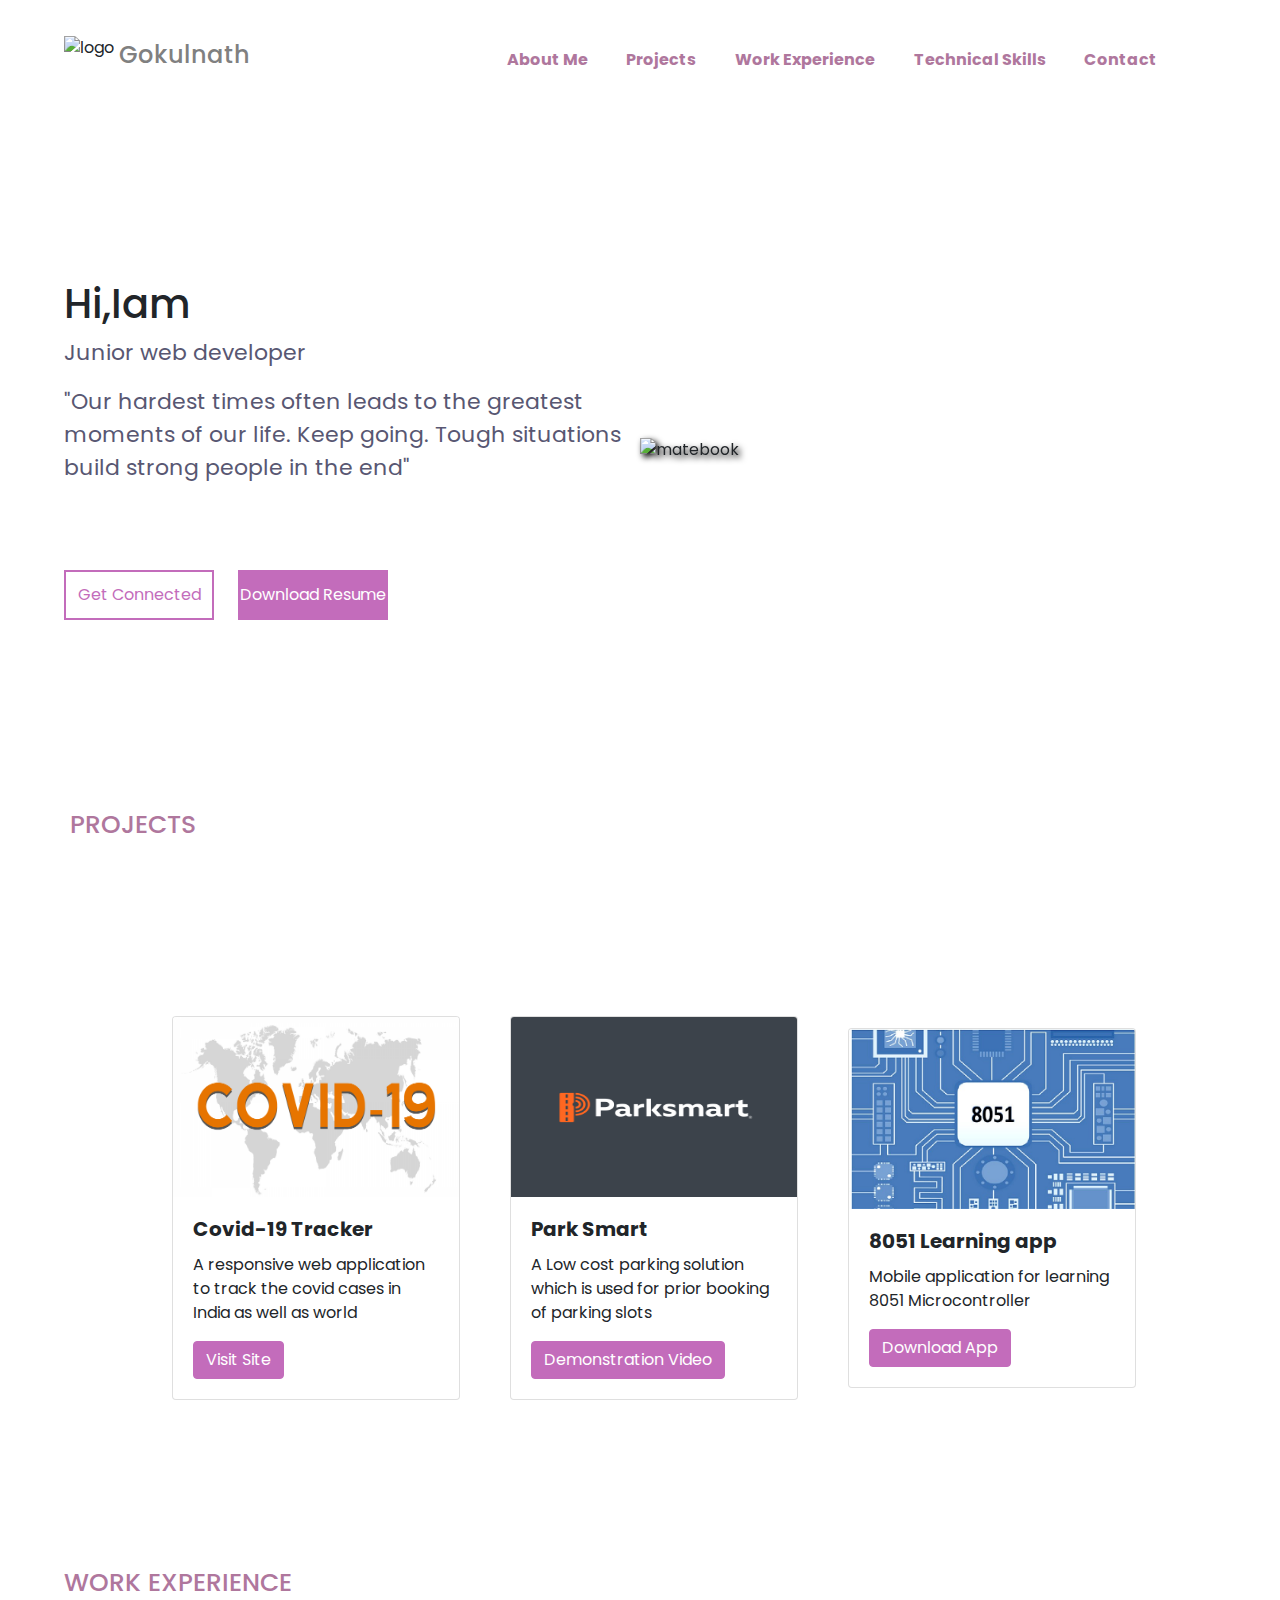
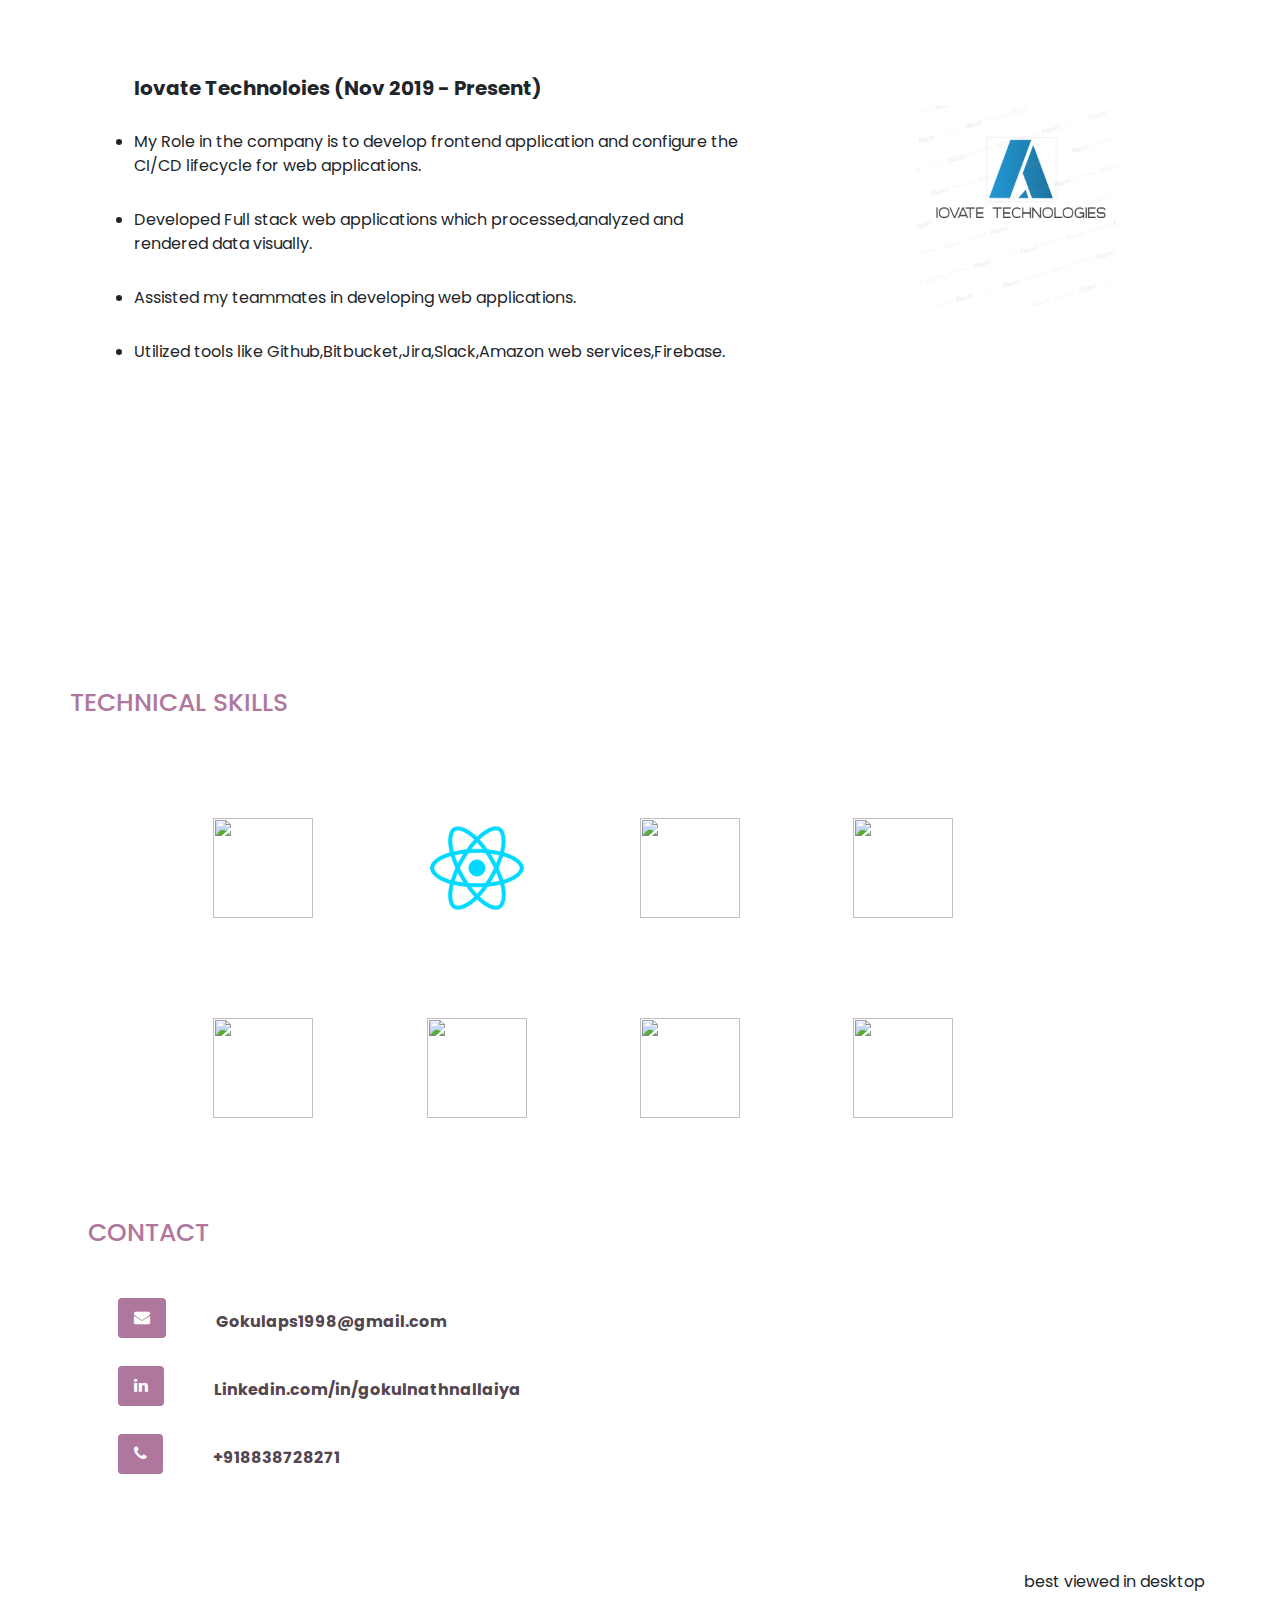
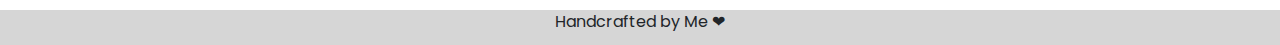
==== index.html @ cbb1ec73 "version-1" ====
<!DOCTYPE html>
<html lang="en">

<head>
    <meta charset="UTF-8">
    <meta http-equiv="X-UA-Compatible" content-"ie=edge" />
    <meta name="viewport" content="width=device-width, initial-scale=1.0">
    <link href="https://fonts.googleapis.com/css2?family=Poppins&display=swap" rel="stylesheet">
    <link rel="stylesheet" href="https://cdnjs.cloudflare.com/ajax/libs/font-awesome/4.7.0/css/font-awesome.min.css">
    <link rel="stylesheet" href="bootstrap.min.css" />
    <link rel="stylesheet" href="app.css" />
    


    <title>Gokulnath</title>
</head>

<body>
    <header>
        <div class="logo-container">
            <img src="./img/logo.svg" alt="logo" />
            <h4 class="logo">Gokulnath</h4>
        </div>
        <nav>
            <ul class="nav-links">
                <li><a href="#" class="link">About Me</a></li>
                <li><a href="#projects" class="link">Projects</a></li>
                <li><a href="#experience" class="link">Work Experience</a></li>
                <li><a href="#skills" class="link">Technical Skills</a></li>
                <li><a href="#contact" class="link">Contact</a></li>
            </ul>
        </nav>
        
        
    </header>
    <main>
        <section class="presentation">
            <div class="introduction">
                <div class="intro-text">
                    <h1> Hi,Iam <span class="whoiam" id="name"></span></h1>
                    <p>Junior web developer</p>
<p>"Our hardest times often leads to the greatest moments of our life. Keep going. Tough situations <br>build strong people in the end"</p>

                </div>
                <div class="cta">
                    <button onclick="window.open('https://www.linkedin.com/in/gokulnathnallaiya/')"class="cta-select">Get Connected</button>

                    <button onclick="window.open('https://drive.google.com/file/d/1xaE8Ivwk41Z3M3LezBQpsUyFADtS0CGt/view?usp=sharing')"class="cta-add">Download Resume</button>
                   
                </div>

            </div>

            <div class="cover">
                <img src="./sampleimage.png" alt="matebook" class="cover-img" />
            </div>
            


        </section>
        
        <img src="./img/big-eclipse.svg" alt="" class="big-circle" />
        <img src="./img/mid-eclipse.svg" alt="" class="medium-circle">
        <img src="./img/small-eclipse.svg" alt="" class="small-circle">
        <div id="projects" style="margin-left: 70px;">
            <h1 style="color:rgb(175, 119, 157); font-size: 25px;">PROJECTS</h1>
        </div>
        <section  class="projects">
            
           <div  class="projects"> 
              <div class="card" style="width: 18rem;">
                <!-- <img class="bd-placeholder-img card-img-top" width="100%" height="180"  aria-label="Placeholder: Image cap" preserveAspectRatio="xMidYMid slice" role="img"><title>Placeholder</title><rect width="100%" height="100%" fill="#868e96"/><text x="50%" y="50%" fill="#dee2e6" dy=".3em">Image cap</text></img> -->
                <img class="bd-placeholder-img card-img-top" src="./img/covid.png" alt="" class="small-circle"width="100%" height="180"  aria-label="Placeholder: Image cap">
                <div class="card-body ">
                  <h5 class="card-title">Covid-19 Tracker</h5>
                  <p class="card-text">A responsive web application to track the covid cases in India as well as world</p>
                  <a href="https://covid-19-india.live" target="_blank"class="btn btn-primary">Visit Site</a>
                </div>
              </div>
              <div class="card" style="width: 18rem;">
                <!-- <img class="bd-placeholder-img card-img-top" width="100%" height="180"  aria-label="Placeholder: Image cap" preserveAspectRatio="xMidYMid slice" role="img"><title>Placeholder</title><rect width="100%" height="100%" fill="#868e96"/><text x="50%" y="50%" fill="#dee2e6" dy=".3em">Image cap</text></img> -->
                <img class="bd-placeholder-img card-img-top" src="./img/parksmart.png" alt="" class="small-circle"width="100%" height="180"  aria-label="Placeholder: Image cap">
                <div class="card-body ">
                  <h5 class="card-title">Park Smart</h5>
                  <p class="card-text">A Low cost parking solution which is used for prior booking of parking slots </p>
                  <a href="https://drive.google.com/file/d/18I4FYfWN2Ovz0eU0jg-RJEYdR1Vwmwc4/view?usp=sharing" target="_blank" class="btn btn-primary">Demonstration Video</a>
                </div>
              </div>
              <div class="card" style="width: 18rem;">
                <!-- <img class="bd-placeholder-img card-img-top" width="100%" height="180"  aria-label="Placeholder: Image cap" preserveAspectRatio="xMidYMid slice" role="img"><title>Placeholder</title><rect width="100%" height="100%" fill="#868e96"/><text x="50%" y="50%" fill="#dee2e6" dy=".3em">Image cap</text></img> -->
                <img class="bd-placeholder-img card-img-top" src="./img/8051.jpg" alt="" class="small-circle"width="100%" height="180"  aria-label="Placeholder: Image cap">
                <div class="card-body ">
                  <h5 class="card-title">8051 Learning app</h5>
                  <p class="card-text">Mobile application for learning 8051 Microcontroller</p>
                  <a href="https://drive.google.com/file/d/11LJecWZpdqzGv7drRsgyNerpFJi_O8qg/view?usp=sharing" target="_blank" class="btn btn-primary">Download App</a>
                </div>
              </div>
            </div>
        </section>
        
        <section id ="experience" class="section2">
            <div>
                <h1 style="color:rgb(175, 119, 157); font-size: 25px;">WORK EXPERIENCE</h1>
            </div>
            <div style="display: flex;"> 
            
            <div style="margin: 70px;">
                <h5 style="font-weight: bolder;">Iovate Technoloies (Nov 2019 - Present)</h5>
                
                <ul class="points">
                    <li>My Role in the company is to develop frontend application and configure the CI/CD lifecycle
                        for web applications.
                    </li>
                    <li>Developed Full stack web applications which processed,analyzed and rendered data visually.</li>
                    <li>Assisted my teammates in developing web applications.</li>
                    <li>Utilized tools like Github,Bitbucket,Jira,Slack,Amazon web services,Firebase.</li>
                  </ul>
            </div>
            <div>
                <img  src="./img/iovate.PNG" style="width:200px; height:200px; margin:100px" >

            </div>
        </div>
            
        </section>
        <div id="skills" style="margin-left: 70px;">
            <h1 style="color:rgb(175, 119, 157); font-size: 25px;">TECHNICAL SKILLS</h1>
        </div>
        <section>
            <div class="abc">
                <img style="height:100px;width:100px;" src="./img/python.jpg" alt=""/></a>
                <img style="height:100px;width:100px;"src="./img/reactjs.png" alt=""/></a>
                <img style="height:100px;width:100px;" src="./img/javascript.png" alt=""/></a>
                <img style="height:100px;width:100px;" src="./img/html5.png" alt=""/></a>
                
                <span class="stretch"></span>
            </div>
            <div class="abc">
                <img style="height:100px;width:100px;" src="./img/css3.png" alt=""/></a>
                <img style="height:100px;width:100px;"src="./img/git.png" alt=""/></a>
                <img style="height:100px;width:100px;" src="./img/aws.png" alt=""/></a>
                <img style="height:100px;width:100px;" src="./img/firebase.png" alt=""/></a>
                
                <span class="stretch"></span>
            </div>
        </section>
        <section id="contact" style="margin:88px">
            <div>
                <h1 style="color:rgb(175, 119, 157); font-size: 25px;">CONTACT</h1>
            </div>
            <div style="margin-left:0px;margin-top: 50px;"class="col-sm-12 col-md-7">
                
                <!--Buttons-->
                <div class="column text-center">
                   <div style="display: flex; flex-direction: row; align-items: center; margin-top: 20px;"class="col-md-4">
                      <a style="background-color: rgb(175, 119, 157);"class=" px-3 py-2 rounded text-white mb-2 d-inline-block"><i class="fa fa-envelope"></i></a>
                      <a href="#"  class="link2">Gokulaps1998@gmail.com</a>
                      
                   </div>
                   <div style="display: flex; flex-direction: row; align-items: center; margin-top: 20px;"class="col-md-4">
                    <a style="background-color: rgb(175, 119, 157);"class=" px-3 py-2 rounded text-white mb-2 d-inline-block"><i class="fa fa-linkedin"></i></a>
                    <a href="https://www.linkedin.com/in/gokulnath-n-2a6639136/"  target="_blank"class="link2">Linkedin.com/in/gokulnathnallaiya</a>
                 </div>
                 <div style="display: flex; flex-direction: row; align-items: center; margin-top: 20px;"class="col-md-4">
                    <a style="background-color: rgb(175, 119, 157);"class=" px-3 py-2 rounded text-white mb-2 d-inline-block"><i class="fa fa-phone"></i></a>
                    <a href="#"  class="link2">+918838728271</a>

                 </div>
                   
                </div>
             </div>

        </section>
        
        
        
        



    </main>
    <p style="margin-left:80%">best viewed in desktop</hp>
    <Footer>
        <div class="footer">
            Handcrafted by Me &#10084;

        </div>
    </Footer>
    
    
    <script type="text/javscript" src="bootstrap.min.js"></script>

</body>


</html>
---- app.css ----
*{
    margin: 0px;
    padding:0px;
    box-sizing:border-box;
}
body{
    font-family: 'Poppins', sans-serif !important;
    background-color:white;
    
}
header{
    
    display:flex;
    margin:auto;
    width: 90%;
    height:10vh;
    align-items:center;
    
    
}
.card-title{
    font-weight: bold;
}
.logo-container,.nav-links{
    display: flex;
    margin-top: 20px;
}
.logo-container {
    
    
    
    flex:1;
}
nav{
    
    flex:2;
}

.link{
    color:rgb(175, 119, 157)
    
}
.link2{
    color:rgb(83, 70, 79);
    margin-left: 50px;
    font-weight: bold;
    
}
.nav-links{
    justify-content: space-evenly;
    list-style: none;
    margin:20px;
}
.logo{
    font-weight: 500;
    margin:5px;
    color:grey;
}
.link{
    text-decoration: none;
    
    font-weight: 500;
    font-weight:bold;
}
.link:hover{
    color: green;
    text-decoration: underline;
}
.link2:hover{
    color: green;
    text-decoration: underline;
}
.presentation{
    display: flex;
    width:90%;
    margin:auto;
    min-height: 80vh;
    align-items:center;
    animation-name:test;
    animation-duration: 5s;
    animation-timing-function: ease;
    
    
    
}
li{
    margin-top: 30px;
}
.companylogo{
    margin-left:70px;
    background-color: red;
    width:40vw;
    height:40vh;
}
.description{
    margin-left:50px;
    background-color: green;
}

.workexp{
    display: flex;
    width:90%;
    margin:auto;
    min-height: 80vh;
    align-items:center;
    animation-name:test;
    animation-duration: 5s;
    animation-timing-function: ease;

}
.card{
    margin-left:50px;
}
.projects{
    
    display: flex;
    width:90%;
    margin:auto;
    min-height: 80vh;
    align-items:center;
    animation-name:test;
    animation-duration: 5s;
    animation-timing-function: ease;
    
    
    
}
.projects2{
    
    
    display: flex;
  flex-direction: row;
    width:90%;
    margin:auto;
    min-height: 80vh;
    align-items:center;
    animation-name:test;
    animation-duration: 5s;
    animation-timing-function: ease;
    
    
    
}
.section2{
    
    width:90%;
    margin:auto;
    min-height: 80vh;
    align-items:center;
    animation-name:test;
    animation-duration: 5s;
    animation-timing-function: ease;
    

}
.btn-primary ,.btn{
    background:#c36cbb;
    color:white;
    border-color: #c36cbb;
}

.cover-img{
    height:100vh;
    filter: drop-shadow(3px 3px 3px black);
    animation-name:drop;
    animation-duration: 2s;
    animation-timing-function: ease;

}
.cover{
    
    flex:1;

}

.skill{
    
    width:100px;
    height:100px;
    
    margin-top: 100px;
    margin-left: 200px;
   
    
}
.abc {
    display: flex;
    justify-content:space-evenly;
    margin: 100px;
}
/* .intro-text h1{
    font-size: 54px;
    font-weight:500;
    
    background:linear-gradient(to right,#494964,#6f6f89);
    -webkit-background-clip: text;
    -webkit-text-fill-color: transparent;
} */


.intro-text p{
    margin-top:5px;
    font-size:22px;
    color:#585772;

}
.intro-text2 p{
    margin-top:2px;
    font-size:22px;
    color:#2f2f3a;

}

.introduction{
    
    flex:1;
}
.cta{
    padding: 50px 0px 0px 0px;
    

    
}
.cta-select{
    border:2px solid #c36cbb;
    background:transparent;
    color:#c36cbb;
    width:150px;
    height:50px;
    cursor: pointer;
    font-size:16px;
    margin: 20px 0px 0px 0px;

}
/* .cta-select:hover{
    background-color: #c36cbb;
    color:white;
} */
.cta-add{
    background:#c36cbb;
    width:150px;
    height:50px;
    cursor: pointer;
    font-size:16px;
    border:none;
    color:white;
    margin: 20px 0px 0px 20px;

}
.big-circle{
    height:80%;
    top:0px;
    right:0px;
    opacity:0.5;
    position:absolute;
    z-index: -1;
    
    


}
.iconcss{
    margin:5px;
}
.medium-circle{
    position:absolute;
    top:30%;
    right:30%;
    z-index:-1;
    height:60%;

}
.small-circle{
    position:absolute;
    top:50%;
    left:20%;
    z-index:-1;
    height:40%;

}
.footer{
    background-color: #D6D6D6;
    
    height:35px;
    text-align: center;
    justify-items: center;
    

}
#name {
    color:rgb(163, 57, 75);
  }
#name:after {
    content:"";
    animation: spin 5s ease-in infinite;
  }

@keyframes spin {
    10% { content:"Gokulnath"; }
    
    
    50% { content: "a Student"; }
    
    100% {content:"a Web designer";}
  }














@keyframes drop{
    0%{
        opacity:0;
        /* transform:translatez(-80px); */
        transform: translateY(-80px);
    }
    100%{
        opacity:1;
        /* transform:translateX(0px); */
        transform: translateY(0px);
    }
}
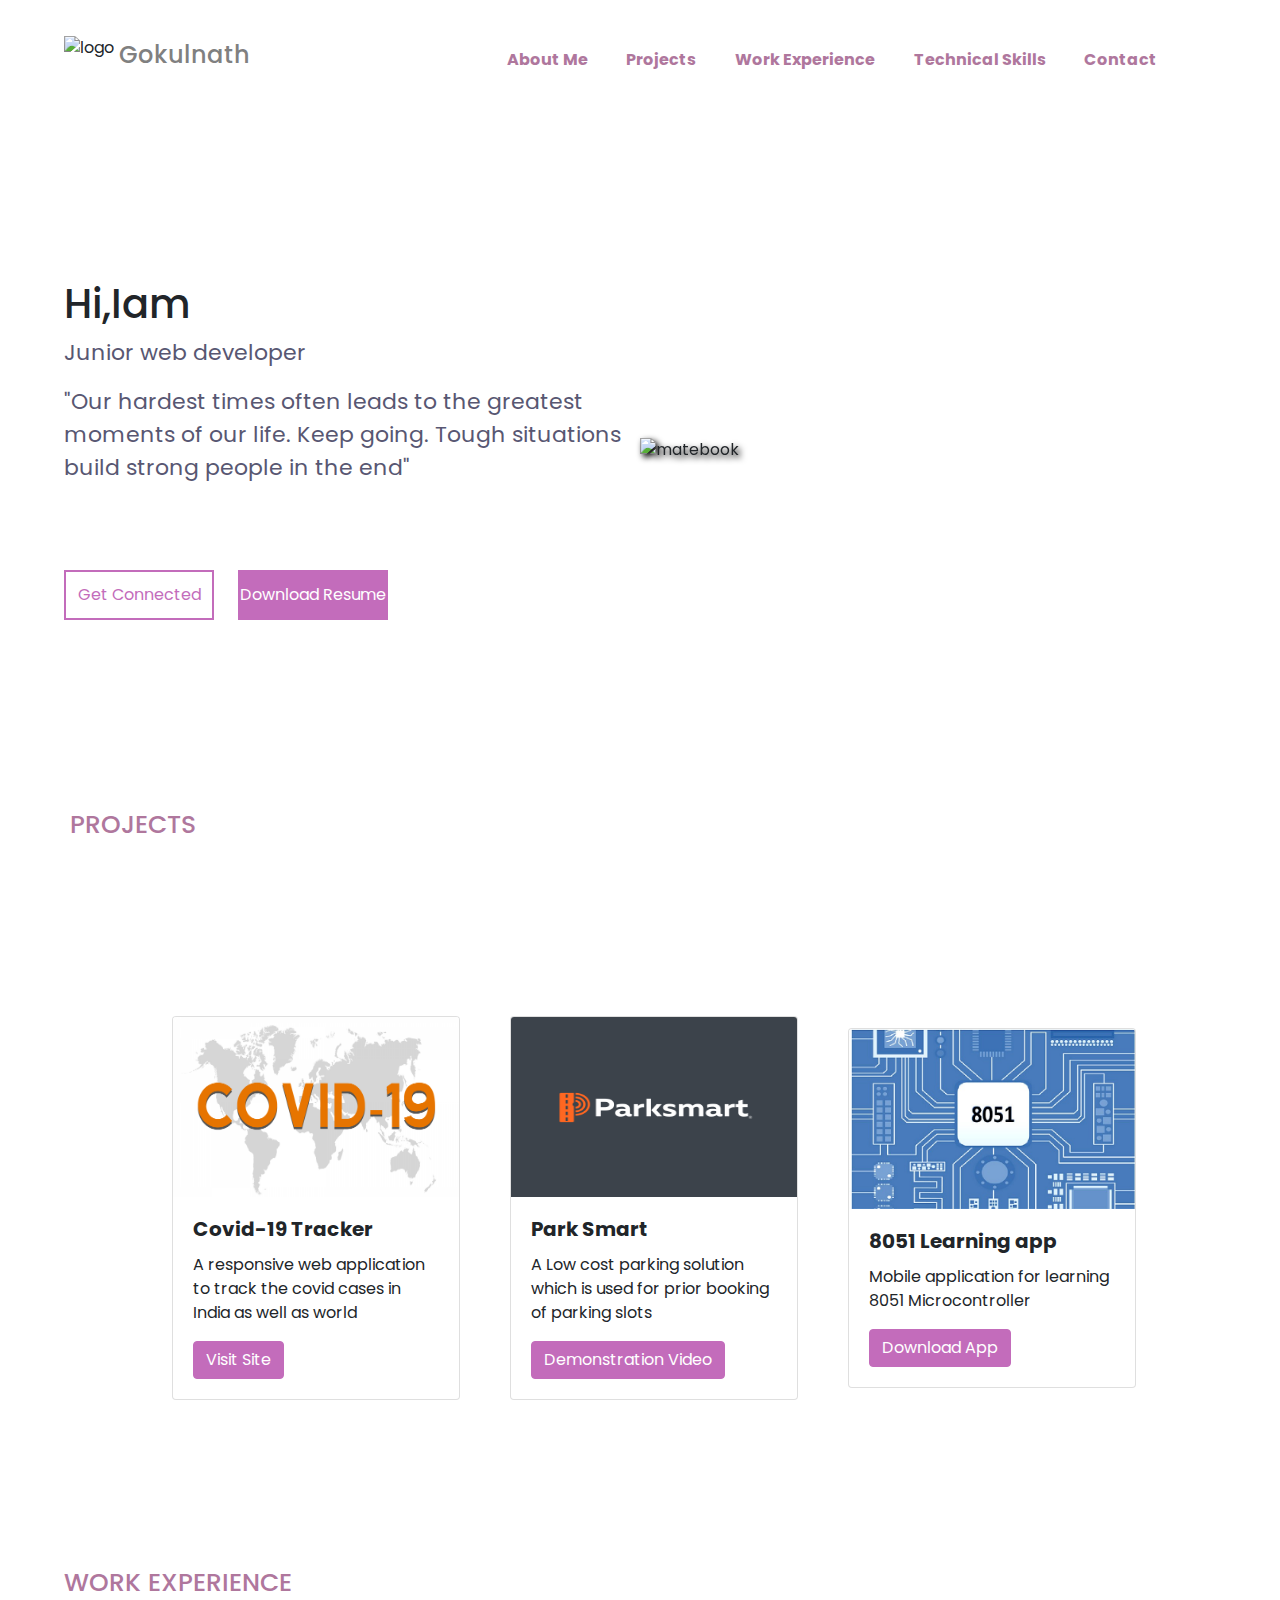
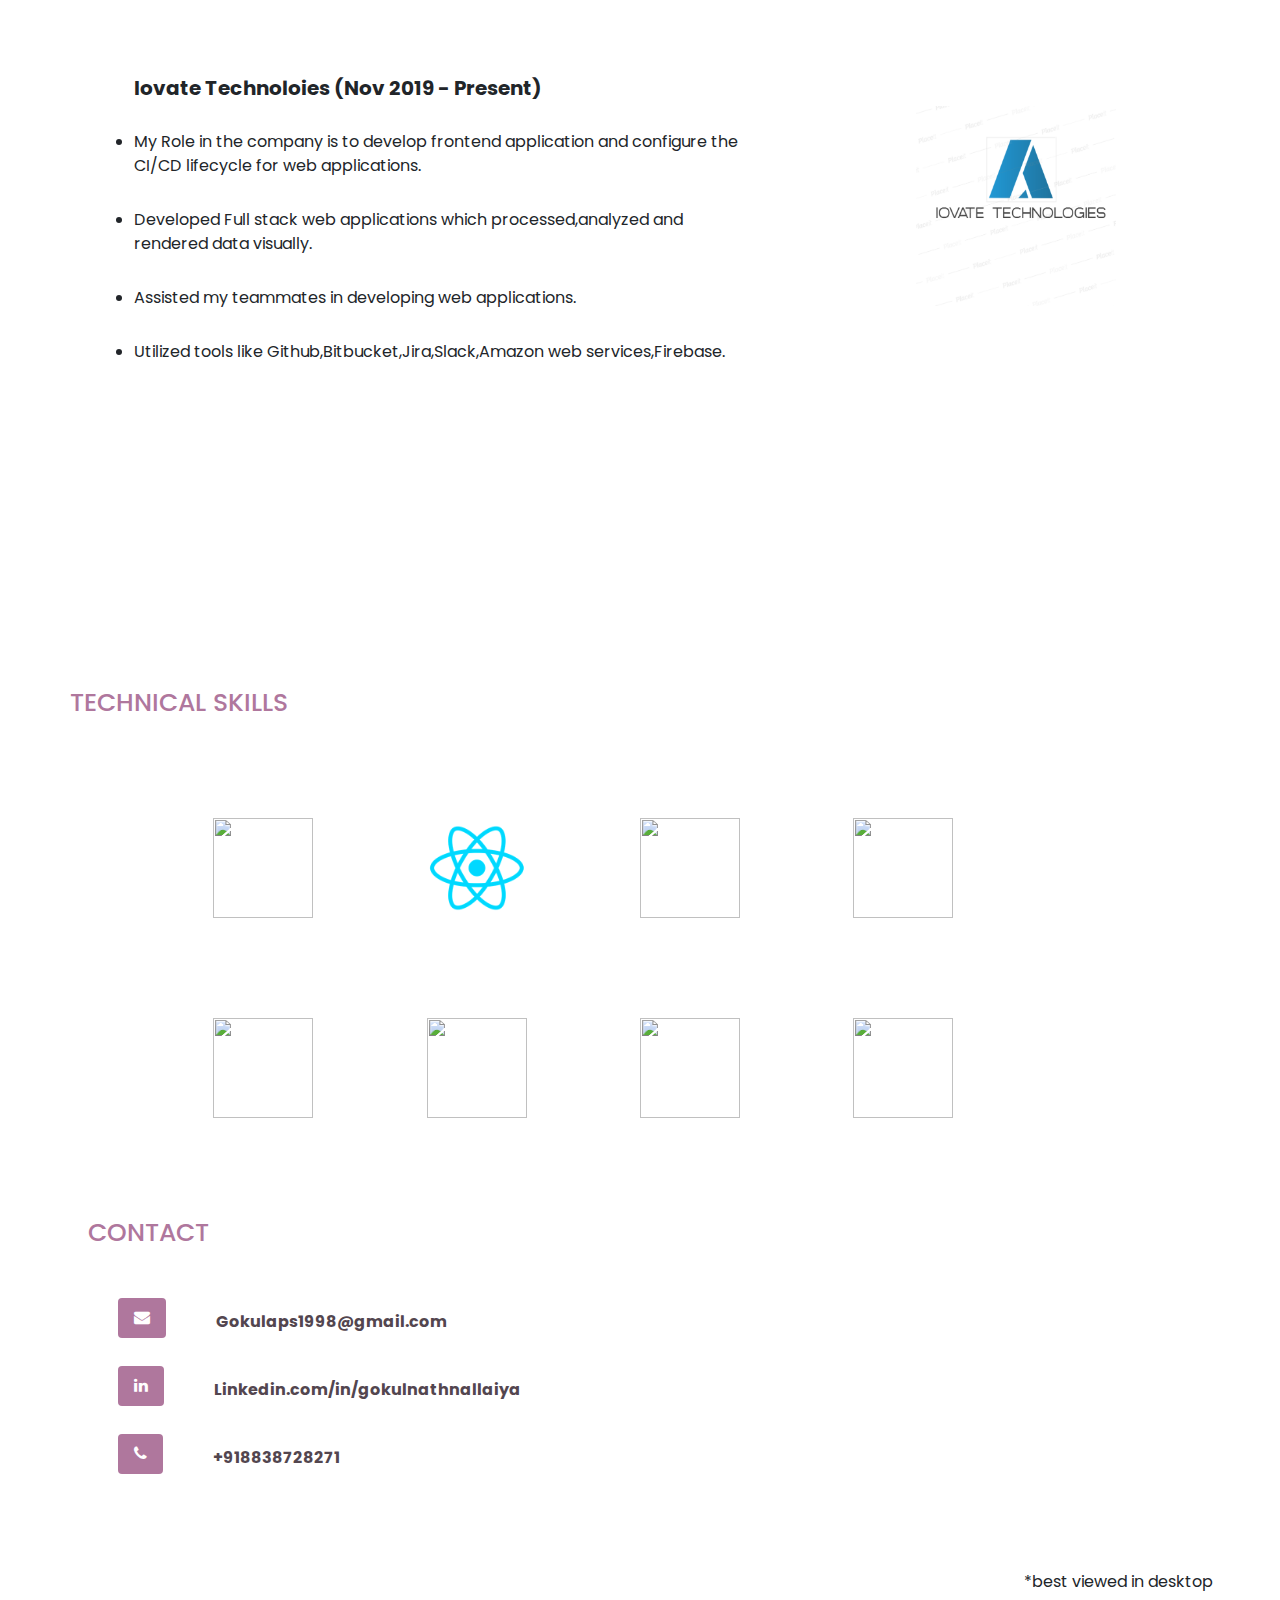
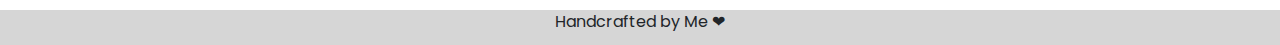
==== commit 8a15af83: "version-1" ====
--- a/index.html
+++ b/index.html
@@ -179,7 +179,7 @@
 
 
     </main>
-    <p style="margin-left:80%">best viewed in desktop</hp>
+    <p style="margin-left:80%">*best viewed in desktop</hp>
     <Footer>
         <div class="footer">
             Handcrafted by Me &#10084;
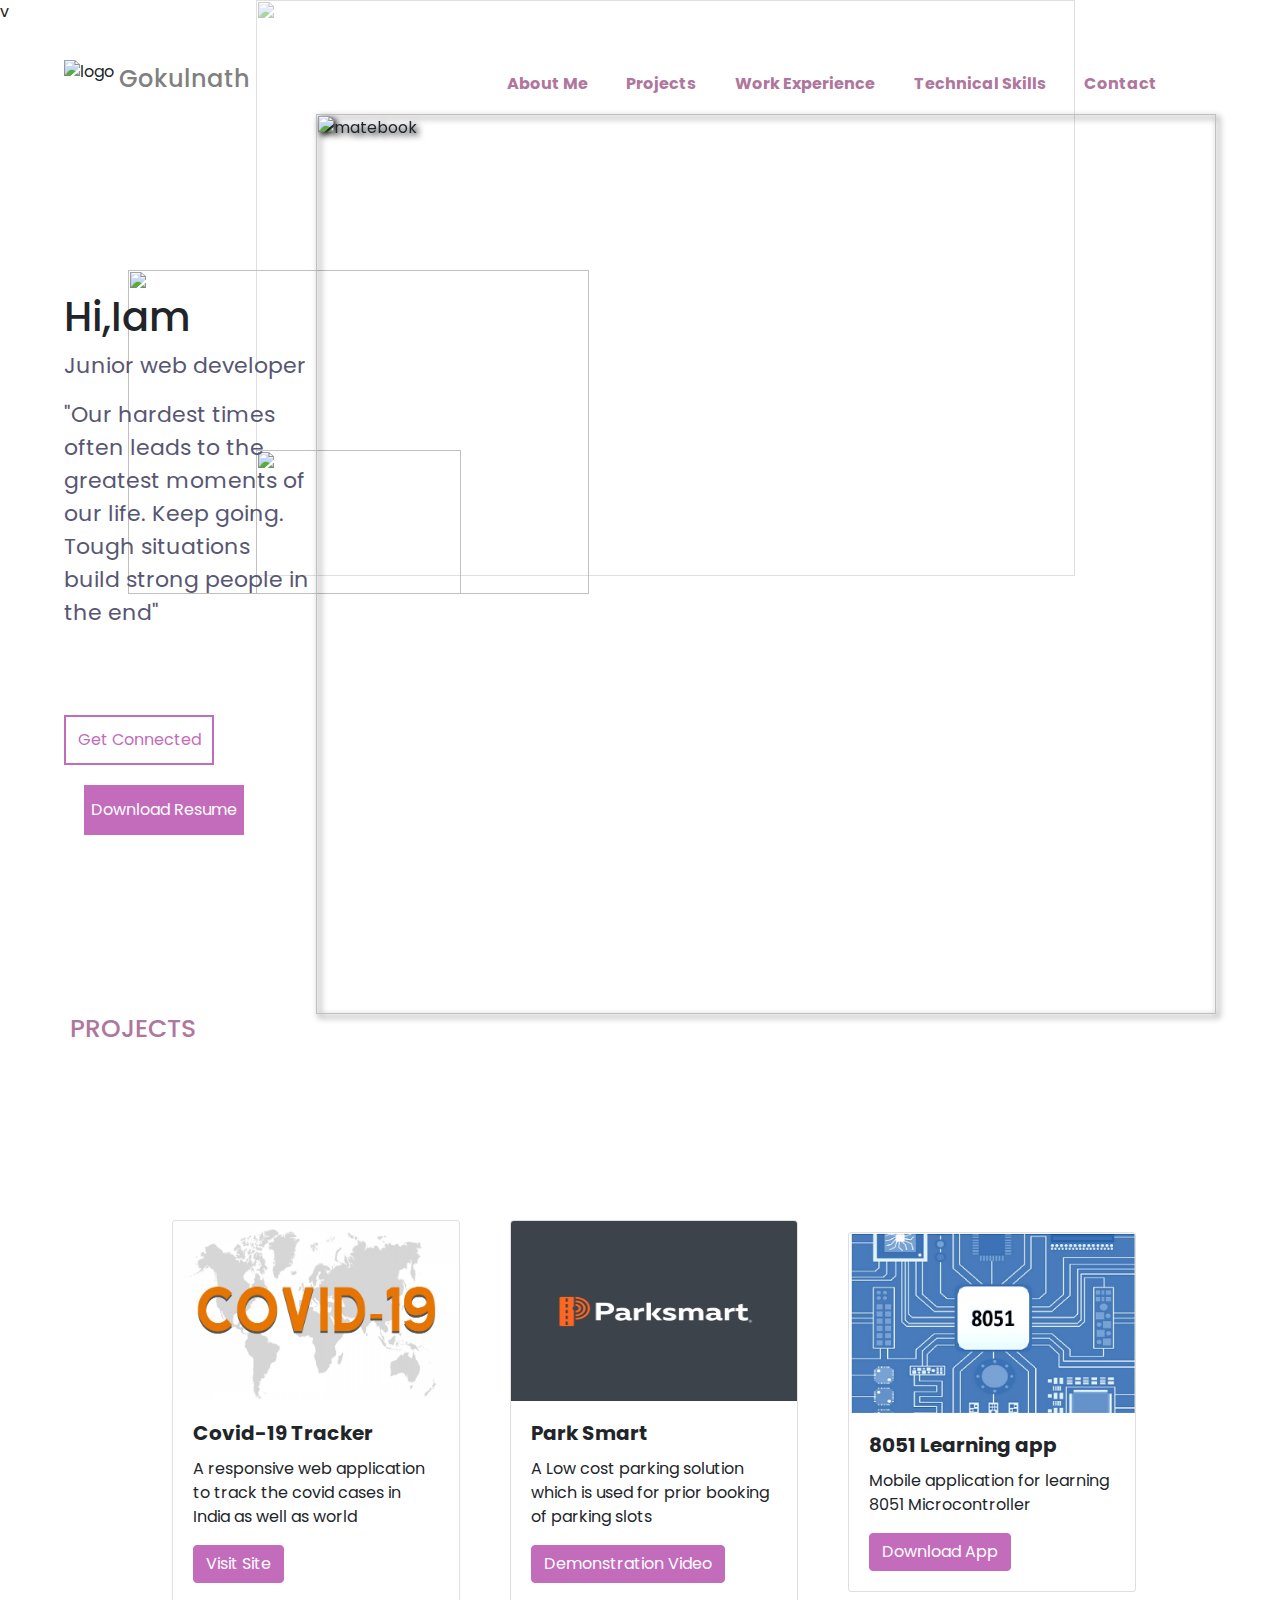
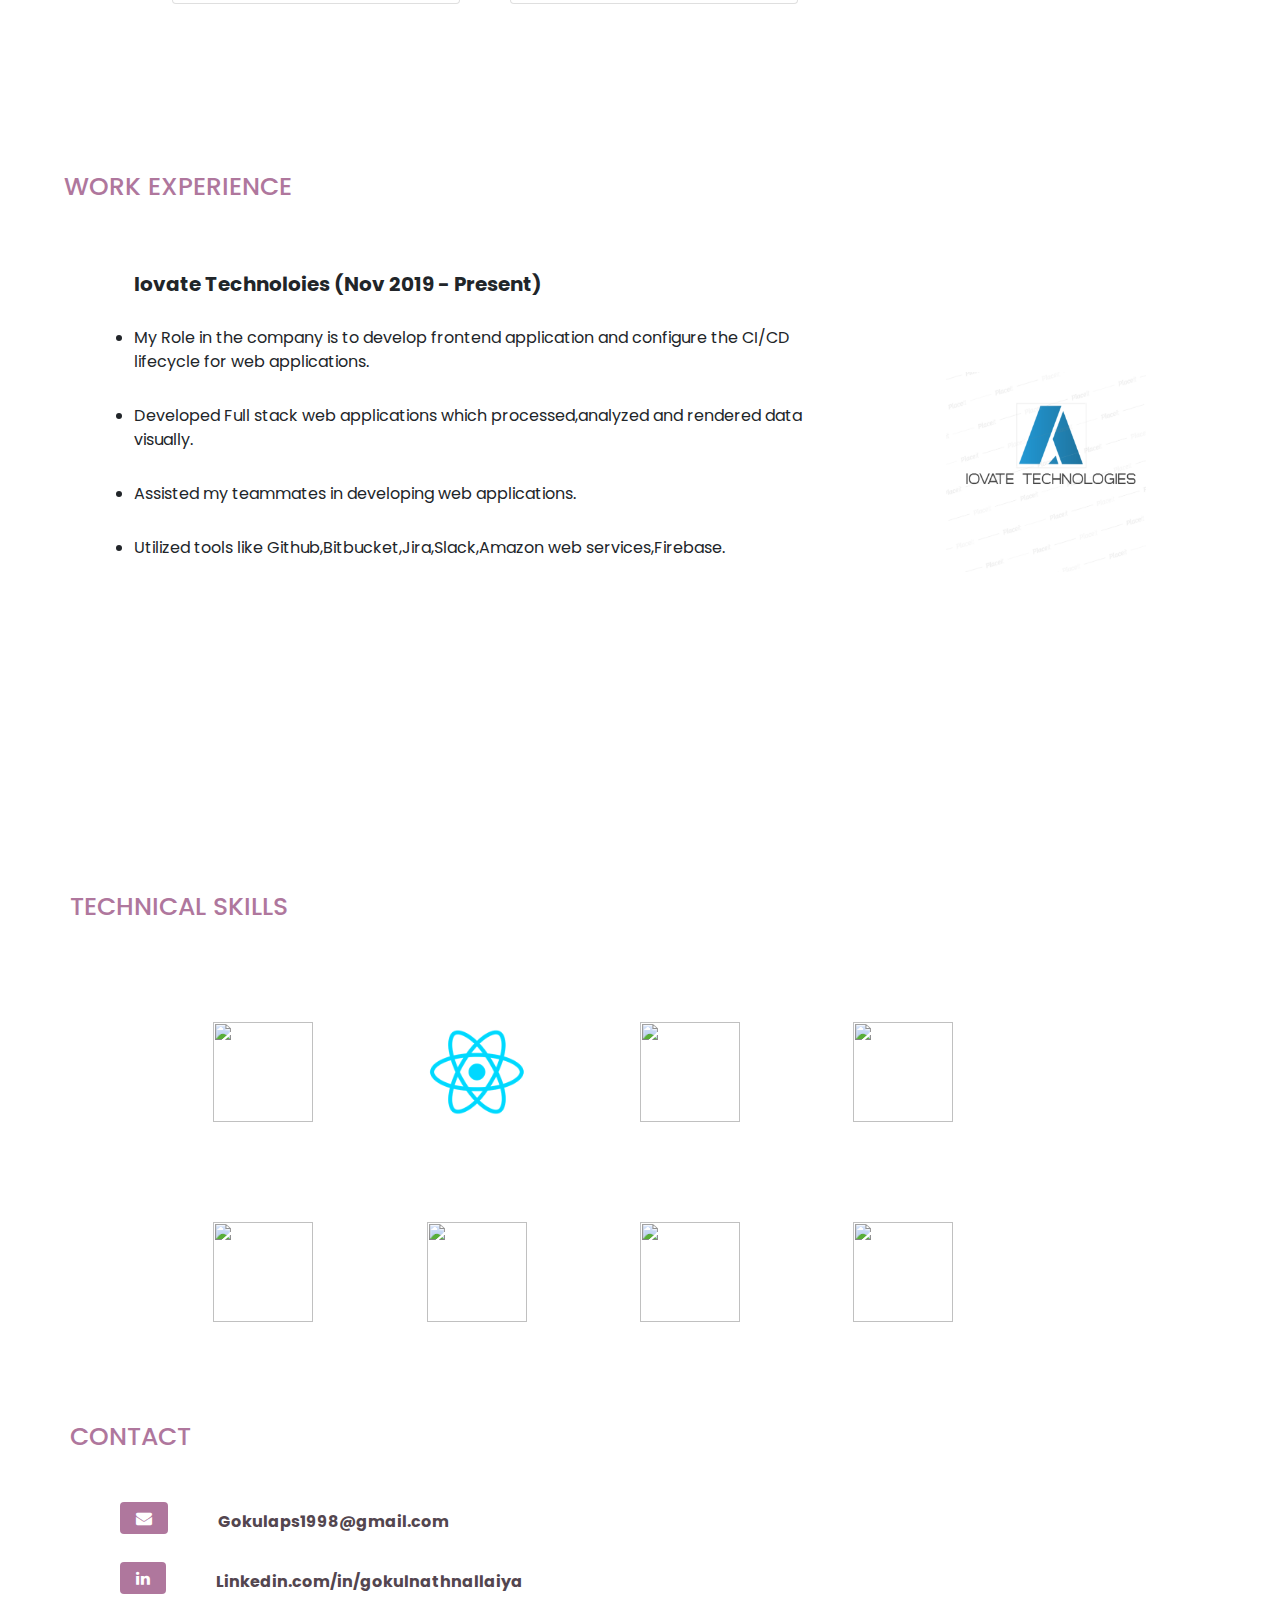
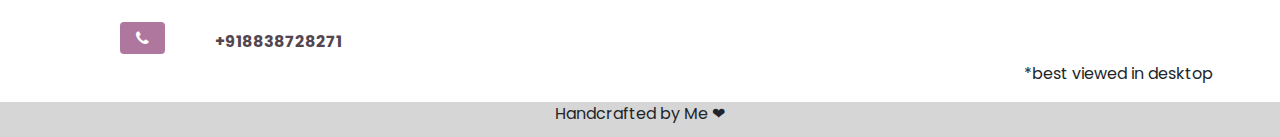
==== commit 902bb388: "fixing mobile  version" ====
--- a/index.html
+++ b/index.html
@@ -1,3 +1,4 @@
+v
 <!DOCTYPE html>
 <html lang="en">
 
@@ -9,7 +10,7 @@
     <link rel="stylesheet" href="https://cdnjs.cloudflare.com/ajax/libs/font-awesome/4.7.0/css/font-awesome.min.css">
     <link rel="stylesheet" href="bootstrap.min.css" />
     <link rel="stylesheet" href="app.css" />
-    
+
 
 
     <title>Gokulnath</title>
@@ -30,8 +31,8 @@
                 <li><a href="#contact" class="link">Contact</a></li>
             </ul>
         </nav>
-        
-        
+
+
     </header>
     <main>
         <section class="presentation">
@@ -39,14 +40,18 @@
                 <div class="intro-text">
                     <h1> Hi,Iam <span class="whoiam" id="name"></span></h1>
                     <p>Junior web developer</p>
-<p>"Our hardest times often leads to the greatest moments of our life. Keep going. Tough situations <br>build strong people in the end"</p>
+                    <p>"Our hardest times often leads to the greatest moments of our life. Keep going. Tough situations
+                        <br>build strong people in the end"</p>
 
                 </div>
                 <div class="cta">
-                    <button onclick="window.open('https://www.linkedin.com/in/gokulnathnallaiya/')"class="cta-select">Get Connected</button>
-
-                    <button onclick="window.open('https://drive.google.com/file/d/1xaE8Ivwk41Z3M3LezBQpsUyFADtS0CGt/view?usp=sharing')"class="cta-add">Download Resume</button>
-                   
+                    <button onclick="window.open('https://www.linkedin.com/in/gokulnathnallaiya/')"
+                        class="cta-select">Get Connected</button>
+
+                    <button
+                        onclick="window.open('https://drive.google.com/file/d/1xaE8Ivwk41Z3M3LezBQpsUyFADtS0CGt/view?usp=sharing')"
+                        class="cta-add">Download Resume</button>
+
                 </div>
 
             </div>
@@ -54,143 +59,159 @@
             <div class="cover">
                 <img src="./sampleimage.png" alt="matebook" class="cover-img" />
             </div>
-            
-
-
-        </section>
-        
+
+
+
+        </section>
+
         <img src="./img/big-eclipse.svg" alt="" class="big-circle" />
         <img src="./img/mid-eclipse.svg" alt="" class="medium-circle">
         <img src="./img/small-eclipse.svg" alt="" class="small-circle">
-        <div id="projects" style="margin-left: 70px;">
+        <div id="projects" class="protitle">
             <h1 style="color:rgb(175, 119, 157); font-size: 25px;">PROJECTS</h1>
         </div>
-        <section  class="projects">
-            
-           <div  class="projects"> 
-              <div class="card" style="width: 18rem;">
-                <!-- <img class="bd-placeholder-img card-img-top" width="100%" height="180"  aria-label="Placeholder: Image cap" preserveAspectRatio="xMidYMid slice" role="img"><title>Placeholder</title><rect width="100%" height="100%" fill="#868e96"/><text x="50%" y="50%" fill="#dee2e6" dy=".3em">Image cap</text></img> -->
-                <img class="bd-placeholder-img card-img-top" src="./img/covid.png" alt="" class="small-circle"width="100%" height="180"  aria-label="Placeholder: Image cap">
-                <div class="card-body ">
-                  <h5 class="card-title">Covid-19 Tracker</h5>
-                  <p class="card-text">A responsive web application to track the covid cases in India as well as world</p>
-                  <a href="https://covid-19-india.live" target="_blank"class="btn btn-primary">Visit Site</a>
-                </div>
-              </div>
-              <div class="card" style="width: 18rem;">
-                <!-- <img class="bd-placeholder-img card-img-top" width="100%" height="180"  aria-label="Placeholder: Image cap" preserveAspectRatio="xMidYMid slice" role="img"><title>Placeholder</title><rect width="100%" height="100%" fill="#868e96"/><text x="50%" y="50%" fill="#dee2e6" dy=".3em">Image cap</text></img> -->
-                <img class="bd-placeholder-img card-img-top" src="./img/parksmart.png" alt="" class="small-circle"width="100%" height="180"  aria-label="Placeholder: Image cap">
-                <div class="card-body ">
-                  <h5 class="card-title">Park Smart</h5>
-                  <p class="card-text">A Low cost parking solution which is used for prior booking of parking slots </p>
-                  <a href="https://drive.google.com/file/d/18I4FYfWN2Ovz0eU0jg-RJEYdR1Vwmwc4/view?usp=sharing" target="_blank" class="btn btn-primary">Demonstration Video</a>
-                </div>
-              </div>
-              <div class="card" style="width: 18rem;">
-                <!-- <img class="bd-placeholder-img card-img-top" width="100%" height="180"  aria-label="Placeholder: Image cap" preserveAspectRatio="xMidYMid slice" role="img"><title>Placeholder</title><rect width="100%" height="100%" fill="#868e96"/><text x="50%" y="50%" fill="#dee2e6" dy=".3em">Image cap</text></img> -->
-                <img class="bd-placeholder-img card-img-top" src="./img/8051.jpg" alt="" class="small-circle"width="100%" height="180"  aria-label="Placeholder: Image cap">
-                <div class="card-body ">
-                  <h5 class="card-title">8051 Learning app</h5>
-                  <p class="card-text">Mobile application for learning 8051 Microcontroller</p>
-                  <a href="https://drive.google.com/file/d/11LJecWZpdqzGv7drRsgyNerpFJi_O8qg/view?usp=sharing" target="_blank" class="btn btn-primary">Download App</a>
-                </div>
-              </div>
-            </div>
-        </section>
-        
-        <section id ="experience" class="section2">
+        <section class="projects">
+
+            <div class="projects">
+                <div class="card" style="width: 18rem; ">
+                    <!-- <img class="bd-placeholder-img card-img-top" width="100%" height="180"  aria-label="Placeholder: Image cap" preserveAspectRatio="xMidYMid slice" role="img"><title>Placeholder</title><rect width="100%" height="100%" fill="#868e96"/><text x="50%" y="50%" fill="#dee2e6" dy=".3em">Image cap</text></img> -->
+                    <img class="bd-placeholder-img card-img-top" src="./img/covid.png" alt="" class="small-circle"
+                        width="100%" height="180" aria-label="Placeholder: Image cap">
+                    <div class="card-body ">
+                        <h5 class="card-title">Covid-19 Tracker</h5>
+                        <p class="card-text">A responsive web application to track the covid cases in India as well as
+                            world</p>
+                        <a href="https://covid-19-india.live" target="_blank" class="btn btn-primary">Visit Site</a>
+                    </div>
+                </div>
+                <div class="card" style="width: 18rem;">
+                    <!-- <img class="bd-placeholder-img card-img-top" width="100%" height="180"  aria-label="Placeholder: Image cap" preserveAspectRatio="xMidYMid slice" role="img"><title>Placeholder</title><rect width="100%" height="100%" fill="#868e96"/><text x="50%" y="50%" fill="#dee2e6" dy=".3em">Image cap</text></img> -->
+                    <img class="bd-placeholder-img card-img-top" src="./img/parksmart.png" alt="" class="small-circle"
+                        width="100%" height="180" aria-label="Placeholder: Image cap">
+                    <div class="card-body ">
+                        <h5 class="card-title">Park Smart</h5>
+                        <p class="card-text">A Low cost parking solution which is used for prior booking of parking
+                            slots </p>
+                        <a href="https://drive.google.com/file/d/18I4FYfWN2Ovz0eU0jg-RJEYdR1Vwmwc4/view?usp=sharing"
+                            target="_blank" class="btn btn-primary">Demonstration Video</a>
+                    </div>
+                </div>
+                <div class="card" style="width: 18rem;">
+                    <!-- <img class="bd-placeholder-img card-img-top" width="100%" height="180"  aria-label="Placeholder: Image cap" preserveAspectRatio="xMidYMid slice" role="img"><title>Placeholder</title><rect width="100%" height="100%" fill="#868e96"/><text x="50%" y="50%" fill="#dee2e6" dy=".3em">Image cap</text></img> -->
+                    <img class="bd-placeholder-img card-img-top" src="./img/8051.jpg" alt="" class="small-circle"
+                        width="100%" height="180" aria-label="Placeholder: Image cap">
+                    <div class="card-body ">
+                        <h5 class="card-title">8051 Learning app</h5>
+                        <p class="card-text">Mobile application for learning 8051 Microcontroller</p>
+                        <a href="https://drive.google.com/file/d/11LJecWZpdqzGv7drRsgyNerpFJi_O8qg/view?usp=sharing"
+                            target="_blank" class="btn btn-primary">Download App</a>
+                    </div>
+                </div>
+            </div>
+        </section>
+
+        <section id="experience" class="section2">
             <div>
                 <h1 style="color:rgb(175, 119, 157); font-size: 25px;">WORK EXPERIENCE</h1>
             </div>
-            <div style="display: flex;"> 
-            
-            <div style="margin: 70px;">
-                <h5 style="font-weight: bolder;">Iovate Technoloies (Nov 2019 - Present)</h5>
-                
-                <ul class="points">
-                    <li>My Role in the company is to develop frontend application and configure the CI/CD lifecycle
-                        for web applications.
-                    </li>
-                    <li>Developed Full stack web applications which processed,analyzed and rendered data visually.</li>
-                    <li>Assisted my teammates in developing web applications.</li>
-                    <li>Utilized tools like Github,Bitbucket,Jira,Slack,Amazon web services,Firebase.</li>
-                  </ul>
-            </div>
-            <div>
-                <img  src="./img/iovate.PNG" style="width:200px; height:200px; margin:100px" >
-
-            </div>
-        </div>
-            
-        </section>
-        <div id="skills" style="margin-left: 70px;">
+            <div class="points">
+
+                <div>
+                    <h5 style="font-weight: bolder;">Iovate Technoloies (Nov 2019 - Present)</h5>
+
+                    <ul>
+                        <li>My Role in the company is to develop frontend application and configure the CI/CD lifecycle
+                            for web applications.
+                        </li>
+                        <li>Developed Full stack web applications which processed,analyzed and rendered data visually.
+                        </li>
+                        <li>Assisted my teammates in developing web applications.</li>
+                        <li>Utilized tools like Github,Bitbucket,Jira,Slack,Amazon web services,Firebase.</li>
+                    </ul>
+                </div>
+                <div class="companyimage">
+                    <img src="./img/iovate.PNG" class="companyimage">
+
+                </div>
+            </div>
+
+        </section>
+        <div id="skills" class="protitle">
             <h1 style="color:rgb(175, 119, 157); font-size: 25px;">TECHNICAL SKILLS</h1>
         </div>
         <section>
             <div class="abc">
-                <img style="height:100px;width:100px;" src="./img/python.jpg" alt=""/></a>
-                <img style="height:100px;width:100px;"src="./img/reactjs.png" alt=""/></a>
-                <img style="height:100px;width:100px;" src="./img/javascript.png" alt=""/></a>
-                <img style="height:100px;width:100px;" src="./img/html5.png" alt=""/></a>
-                
+                <img class="skillimage" src="./img/python.jpg" alt="" /></a>
+                <img class="skillimage" src="./img/reactjs.png" alt="" /></a>
+                <img class="skillimage" src="./img/javascript.png" alt="" /></a>
+                <img class="skillimage" src="./img/html5.png" alt="" /></a>
+
                 <span class="stretch"></span>
             </div>
             <div class="abc">
-                <img style="height:100px;width:100px;" src="./img/css3.png" alt=""/></a>
-                <img style="height:100px;width:100px;"src="./img/git.png" alt=""/></a>
-                <img style="height:100px;width:100px;" src="./img/aws.png" alt=""/></a>
-                <img style="height:100px;width:100px;" src="./img/firebase.png" alt=""/></a>
-                
+                <img class="skillimage" src="./img/css3.png" alt="" /></a>
+                <img class="skillimage" src="./img/git.png" alt="" /></a>
+                <img class="skillimage" src="./img/aws.png" alt="" /></a>
+                <img class="skillimage" src="./img/firebase.png" alt="" /></a>
+
                 <span class="stretch"></span>
             </div>
         </section>
-        <section id="contact" style="margin:88px">
-            <div>
-                <h1 style="color:rgb(175, 119, 157); font-size: 25px;">CONTACT</h1>
-            </div>
-            <div style="margin-left:0px;margin-top: 50px;"class="col-sm-12 col-md-7">
-                
+        <div id="contact" class="protitle">
+            <h1 style="color:rgb(175, 119, 157); font-size: 25px;">CONTACT</h1>
+        </div>
+        <section>
+
+            <div class="contact col-sm-12 col-md-7">
+
                 <!--Buttons-->
                 <div class="column text-center">
-                   <div style="display: flex; flex-direction: row; align-items: center; margin-top: 20px;"class="col-md-4">
-                      <a style="background-color: rgb(175, 119, 157);"class=" px-3 py-2 rounded text-white mb-2 d-inline-block"><i class="fa fa-envelope"></i></a>
-                      <a href="#"  class="link2">Gokulaps1998@gmail.com</a>
-                      
-                   </div>
-                   <div style="display: flex; flex-direction: row; align-items: center; margin-top: 20px;"class="col-md-4">
-                    <a style="background-color: rgb(175, 119, 157);"class=" px-3 py-2 rounded text-white mb-2 d-inline-block"><i class="fa fa-linkedin"></i></a>
-                    <a href="https://www.linkedin.com/in/gokulnath-n-2a6639136/"  target="_blank"class="link2">Linkedin.com/in/gokulnathnallaiya</a>
-                 </div>
-                 <div style="display: flex; flex-direction: row; align-items: center; margin-top: 20px;"class="col-md-4">
-                    <a style="background-color: rgb(175, 119, 157);"class=" px-3 py-2 rounded text-white mb-2 d-inline-block"><i class="fa fa-phone"></i></a>
-                    <a href="#"  class="link2">+918838728271</a>
-
-                 </div>
-                   
-                </div>
-             </div>
-
-        </section>
-        
-        
-        
-        
+                    <div style="display: flex; flex-direction: row; align-items: center; margin-top: 20px;"
+                        class="col-md-4">
+                        <a style="background-color: rgb(175, 119, 157);"
+                            class=" px-3 py-2 rounded text-white mb-2 d-inline-block"><i class="fa fa-envelope"></i></a>
+                        <a href="#" class="link2">Gokulaps1998@gmail.com</a>
+
+                    </div>
+                    <div style="display: flex; flex-direction: row; align-items: center; margin-top: 20px;"
+                        class="col-md-4">
+                        <a style="background-color: rgb(175, 119, 157);"
+                            class=" px-3 py-2 rounded text-white mb-2 d-inline-block"><i class="fa fa-linkedin"></i></a>
+                        <a href="https://www.linkedin.com/in/gokulnath-n-2a6639136/" target="_blank"
+                            class="link2">Linkedin.com/in/gokulnathnallaiya</a>
+                    </div>
+                    <div style="display: flex; flex-direction: row; align-items: center; margin-top: 20px;"
+                        class="col-md-4">
+                        <a style="background-color: rgb(175, 119, 157);"
+                            class=" px-3 py-2 rounded text-white mb-2 d-inline-block"><i class="fa fa-phone"></i></a>
+                        <a href="#" class="link2">+918838728271</a>
+
+                    </div>
+
+                </div>
+            </div>
+
+        </section>
+
+
+
+
 
 
 
     </main>
-    <p style="margin-left:80%">*best viewed in desktop</hp>
+    
     <Footer>
+        <p style="margin-left:80%">*best viewed in desktop</hp>
         <div class="footer">
             Handcrafted by Me &#10084;
-
         </div>
     </Footer>
-    
-    
+
+
     <script type="text/javscript" src="bootstrap.min.js"></script>
 
 </body>
 
 
-</html>
+</html>--- a/app.css
+++ b/app.css
@@ -79,10 +79,44 @@
     animation-name:test;
     animation-duration: 5s;
     animation-timing-function: ease;
-    
-    
-    
-}
+
+}
+.points{
+    display:flex;
+    margin:70px;
+}
+@media (max-width: 700px ){
+    .link2{
+        color:rgb(83, 70, 79);
+        margin-left: 20px;
+        font-weight: bold;
+        
+    }
+    .presentation{
+        display: flex;
+        flex-direction: column;
+        width:90%;
+        margin:auto;
+        margin-top: 100px;
+        min-height: 80vh;
+        align-items:center;
+        animation-name:test;
+        animation-duration: 5s;
+        animation-timing-function: ease;
+    
+    }
+    .nav-links{
+        display: none;
+    }
+    .cover{
+        display: none;
+    }
+
+}
+
+
+
+
 li{
     margin-top: 30px;
 }
@@ -110,8 +144,11 @@
 }
 .card{
     margin-left:50px;
-}
+    width:18rem;
+}
+
 .projects{
+    margin-left: 70px;
     
     display: flex;
     width:90%;
@@ -124,6 +161,120 @@
     
     
     
+}
+.protitle{
+    margin-left:70px;
+}
+.skillimage{
+    width:100px;
+    height:100px;
+    
+    
+}
+.companyimage{
+    width:200px; 
+    height:200px; 
+    
+    margin:50px;
+    
+}
+.contact{
+    margin-left:90px;
+    margin-top: 50px;
+}
+@media (max-width: 700px ){
+    .points{
+        display:flex;
+        margin:20px;
+    }
+    .contact{
+        margin-left:30px;
+        margin-top: 30px;
+    }
+    .companyimage{
+        display: none;
+    }
+    .skillimage{
+        width:70px;
+        height:70px;
+        
+        
+    }
+    .workexp{
+        display: flex;
+        width:90%;
+        
+        min-height: 80vh;
+        align-items:center;
+        animation-name:test;
+        animation-duration: 5s;
+        animation-timing-function: ease;
+    
+    }
+    .protitle{
+        margin-left:30px;
+        margin-top: 0px;
+    }
+    .heading{
+        color:rgb(175, 119, 157); 
+        font-size: 25px;
+        
+    }
+    .projects{
+    
+        display: flex;
+        flex-direction: column;
+        width:90%;
+        margin-right: 120px;
+        
+        
+        
+        
+        
+    }
+    .card{
+        margin-left: 50px;
+        margin-top: 20px;
+        margin-bottom: 40px;
+        width: 90%;
+    }
+    .cta{
+        padding: 50px 0px 0px 0px;
+        display:flex;
+        flex-direction: column;
+        
+    
+        
+    }
+    
+    .cta-select{
+        border:2px solid #c36cbb;
+        background:transparent;
+        color:#c36cbb;
+        width:150px;
+        height:50px;
+        cursor: pointer;
+        font-size:16px;
+        margin: 20px 0px 0px 0px;
+    
+    }
+    
+    .cta-select:hover{
+        background-color: gray;
+        color:white;
+    }
+    .cta-add{
+        background:#c36cbb;
+        width:160px;
+        height:50px;
+        cursor: pointer;
+        font-size:16px;
+        border:none;
+        color:white;
+        margin: 20px 0px 0px 20px;
+    
+    }
+
 }
 .projects2{
     
@@ -221,6 +372,7 @@
 
     
 }
+
 .cta-select{
     border:2px solid #c36cbb;
     background:transparent;
@@ -232,13 +384,14 @@
     margin: 20px 0px 0px 0px;
 
 }
-/* .cta-select:hover{
-    background-color: #c36cbb;
+
+.cta-select:hover{
+    background-color: gray;
     color:white;
-} */
+}
 .cta-add{
     background:#c36cbb;
-    width:150px;
+    width:160px;
     height:50px;
     cursor: pointer;
     font-size:16px;
@@ -296,7 +449,7 @@
   }
 
 @keyframes spin {
-    10% { content:"Gokulnath"; }
+    10% { content:"Gokulnath"; }
     
     
     50% { content: "a Student"; }
@@ -328,4 +481,4 @@
         /* transform:translateX(0px); */
         transform: translateY(0px);
     }
-}
+}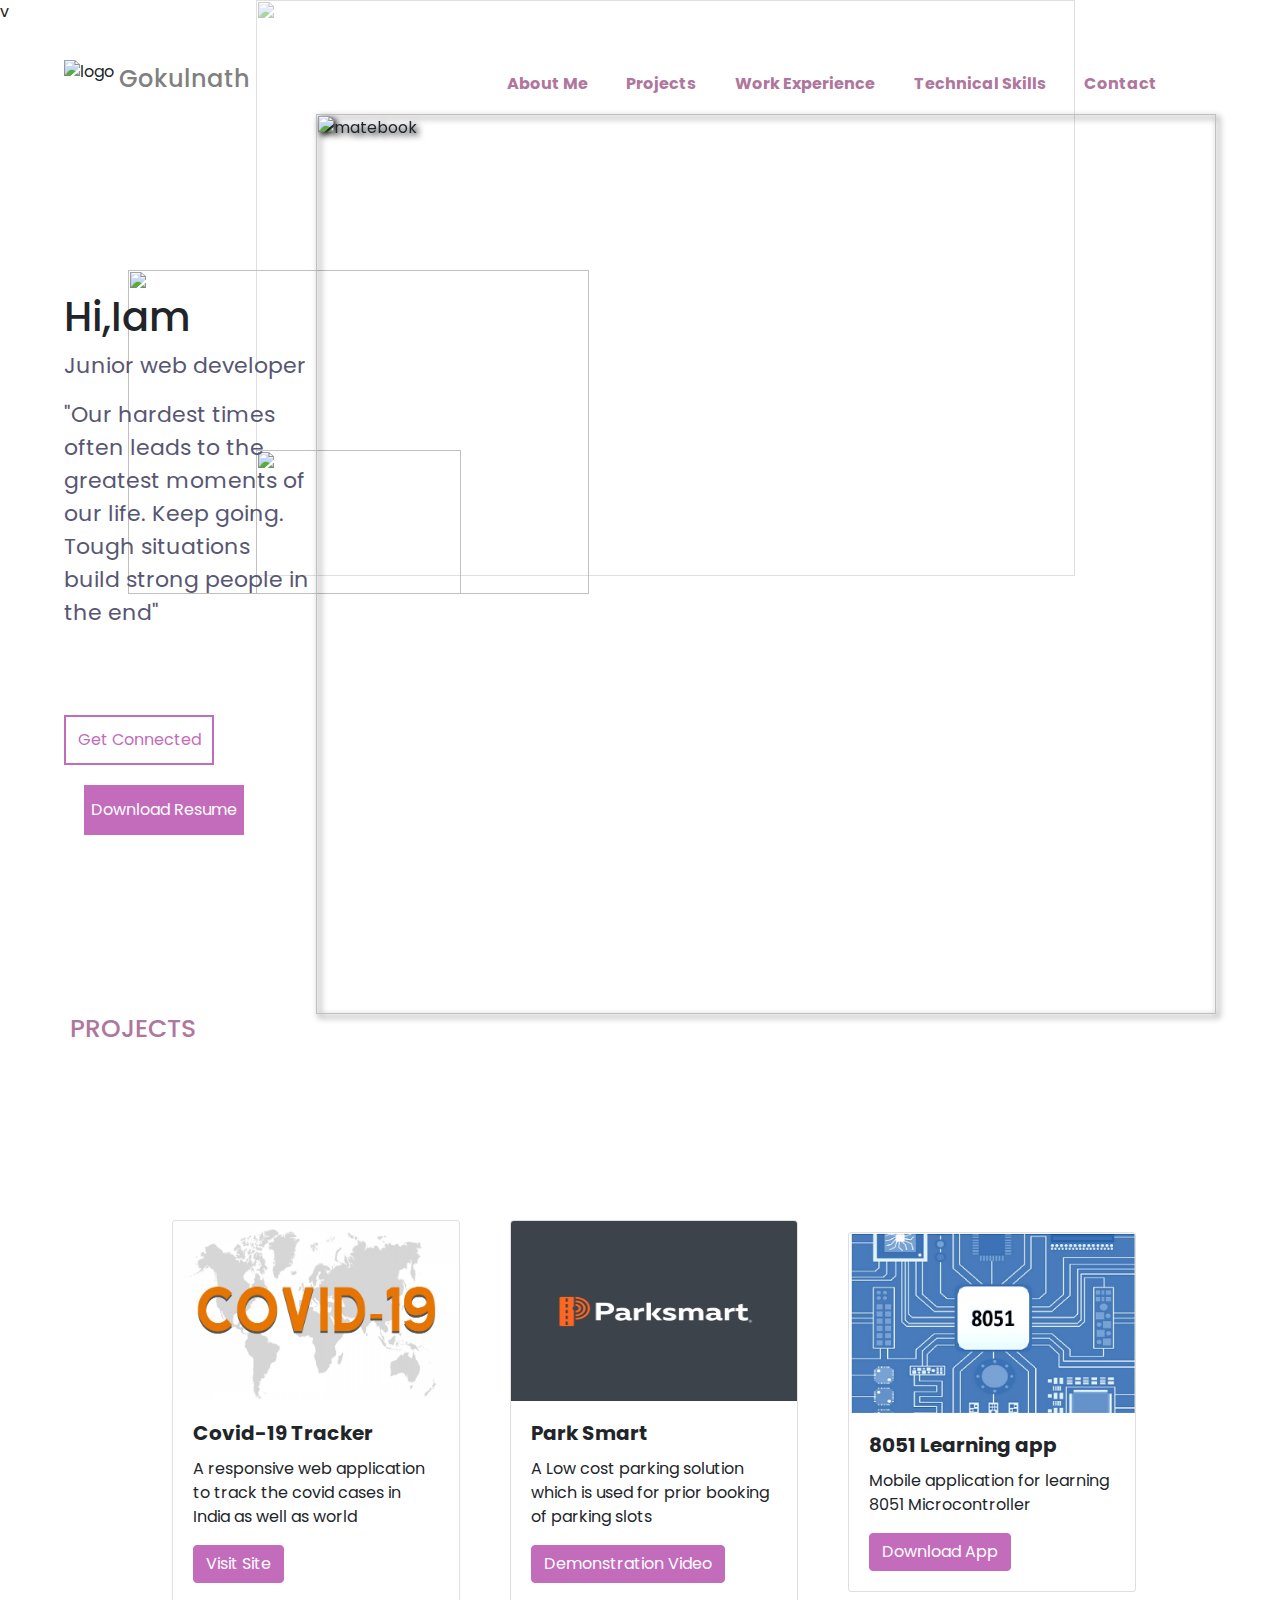
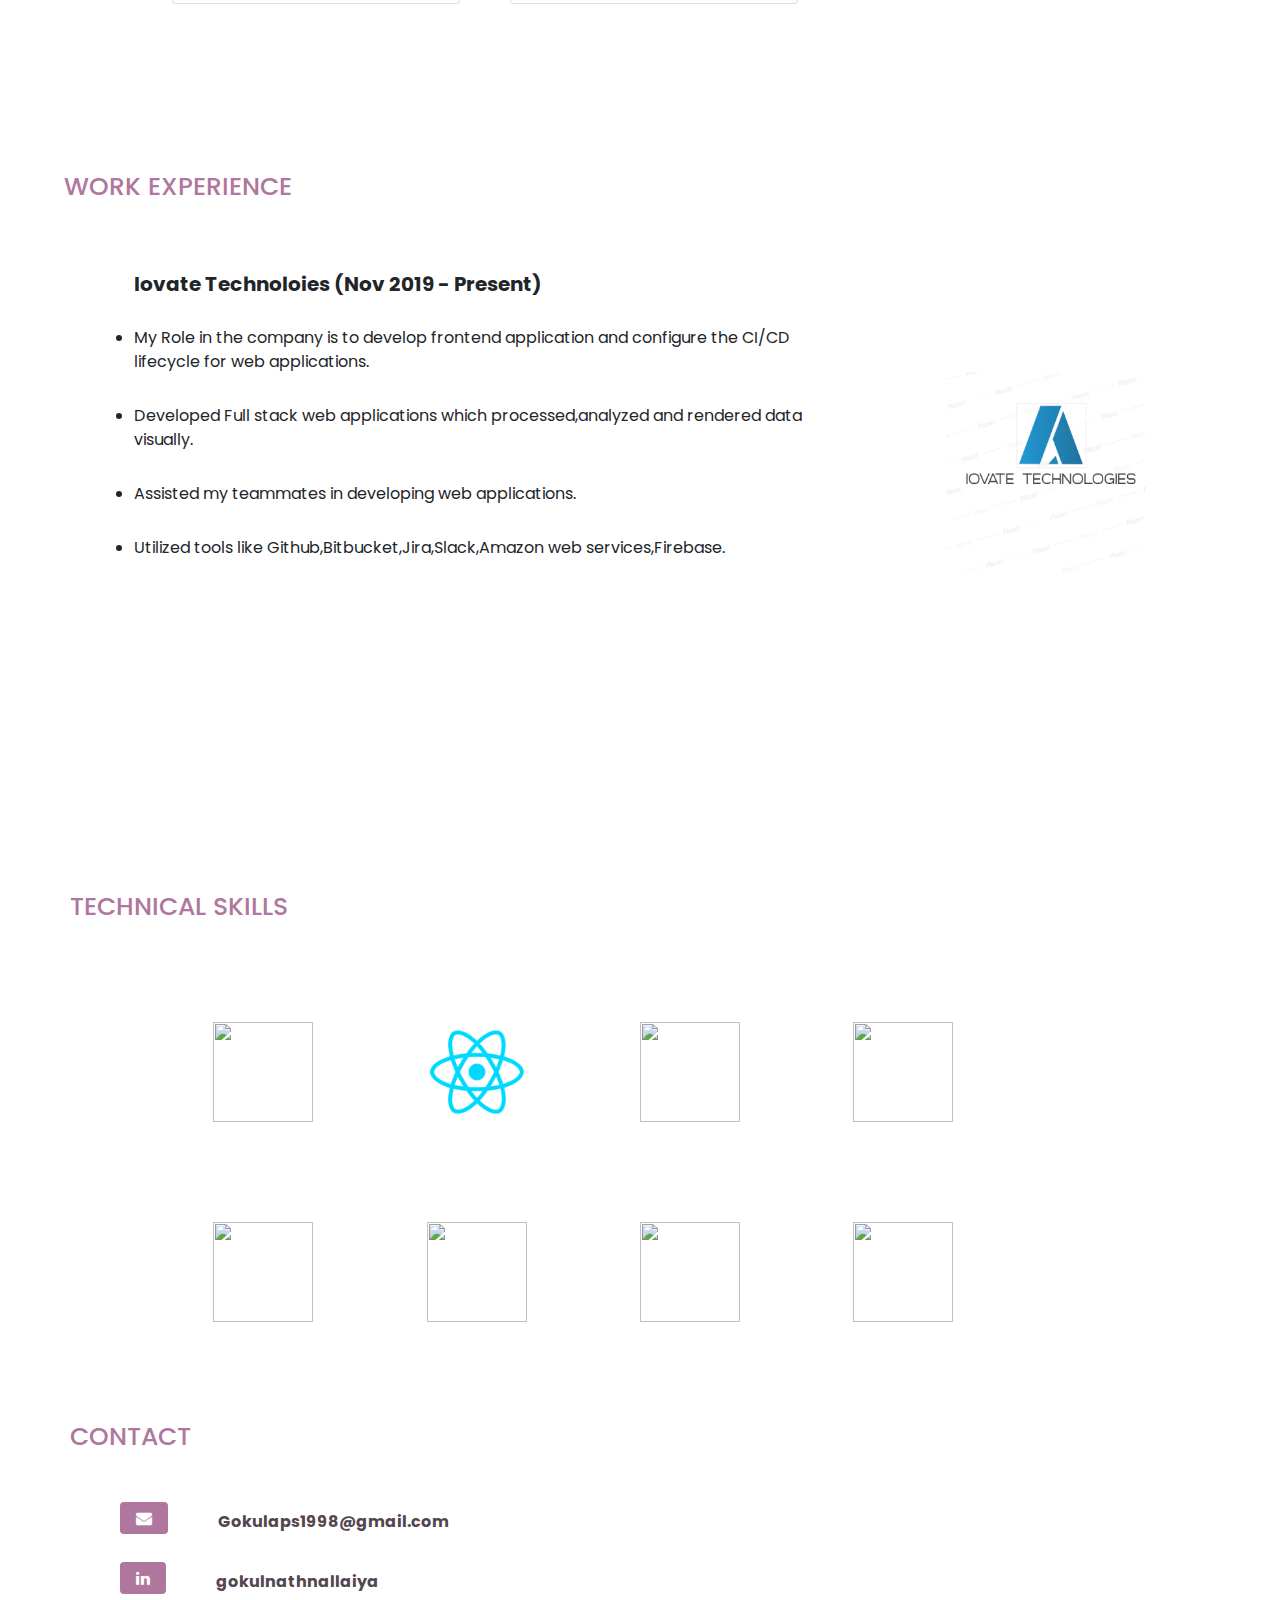
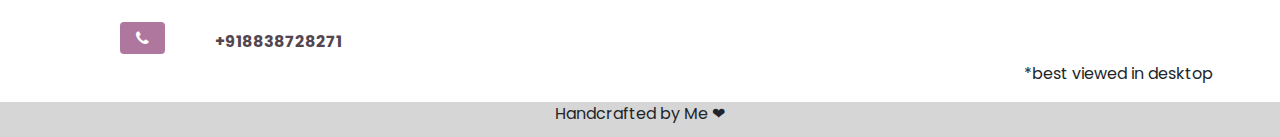
==== commit 18c8f0ba: "fixing mobile  version" ====
--- a/index.html
+++ b/index.html
@@ -178,7 +178,7 @@
                         <a style="background-color: rgb(175, 119, 157);"
                             class=" px-3 py-2 rounded text-white mb-2 d-inline-block"><i class="fa fa-linkedin"></i></a>
                         <a href="https://www.linkedin.com/in/gokulnath-n-2a6639136/" target="_blank"
-                            class="link2">Linkedin.com/in/gokulnathnallaiya</a>
+                            class="link2">gokulnathnallaiya</a>
                     </div>
                     <div style="display: flex; flex-direction: row; align-items: center; margin-top: 20px;"
                         class="col-md-4">
--- a/app.css
+++ b/app.css
@@ -183,6 +183,9 @@
     margin-top: 50px;
 }
 @media (max-width: 700px ){
+    *{
+        margin-left:3px;
+    }
     .points{
         display:flex;
         margin:20px;
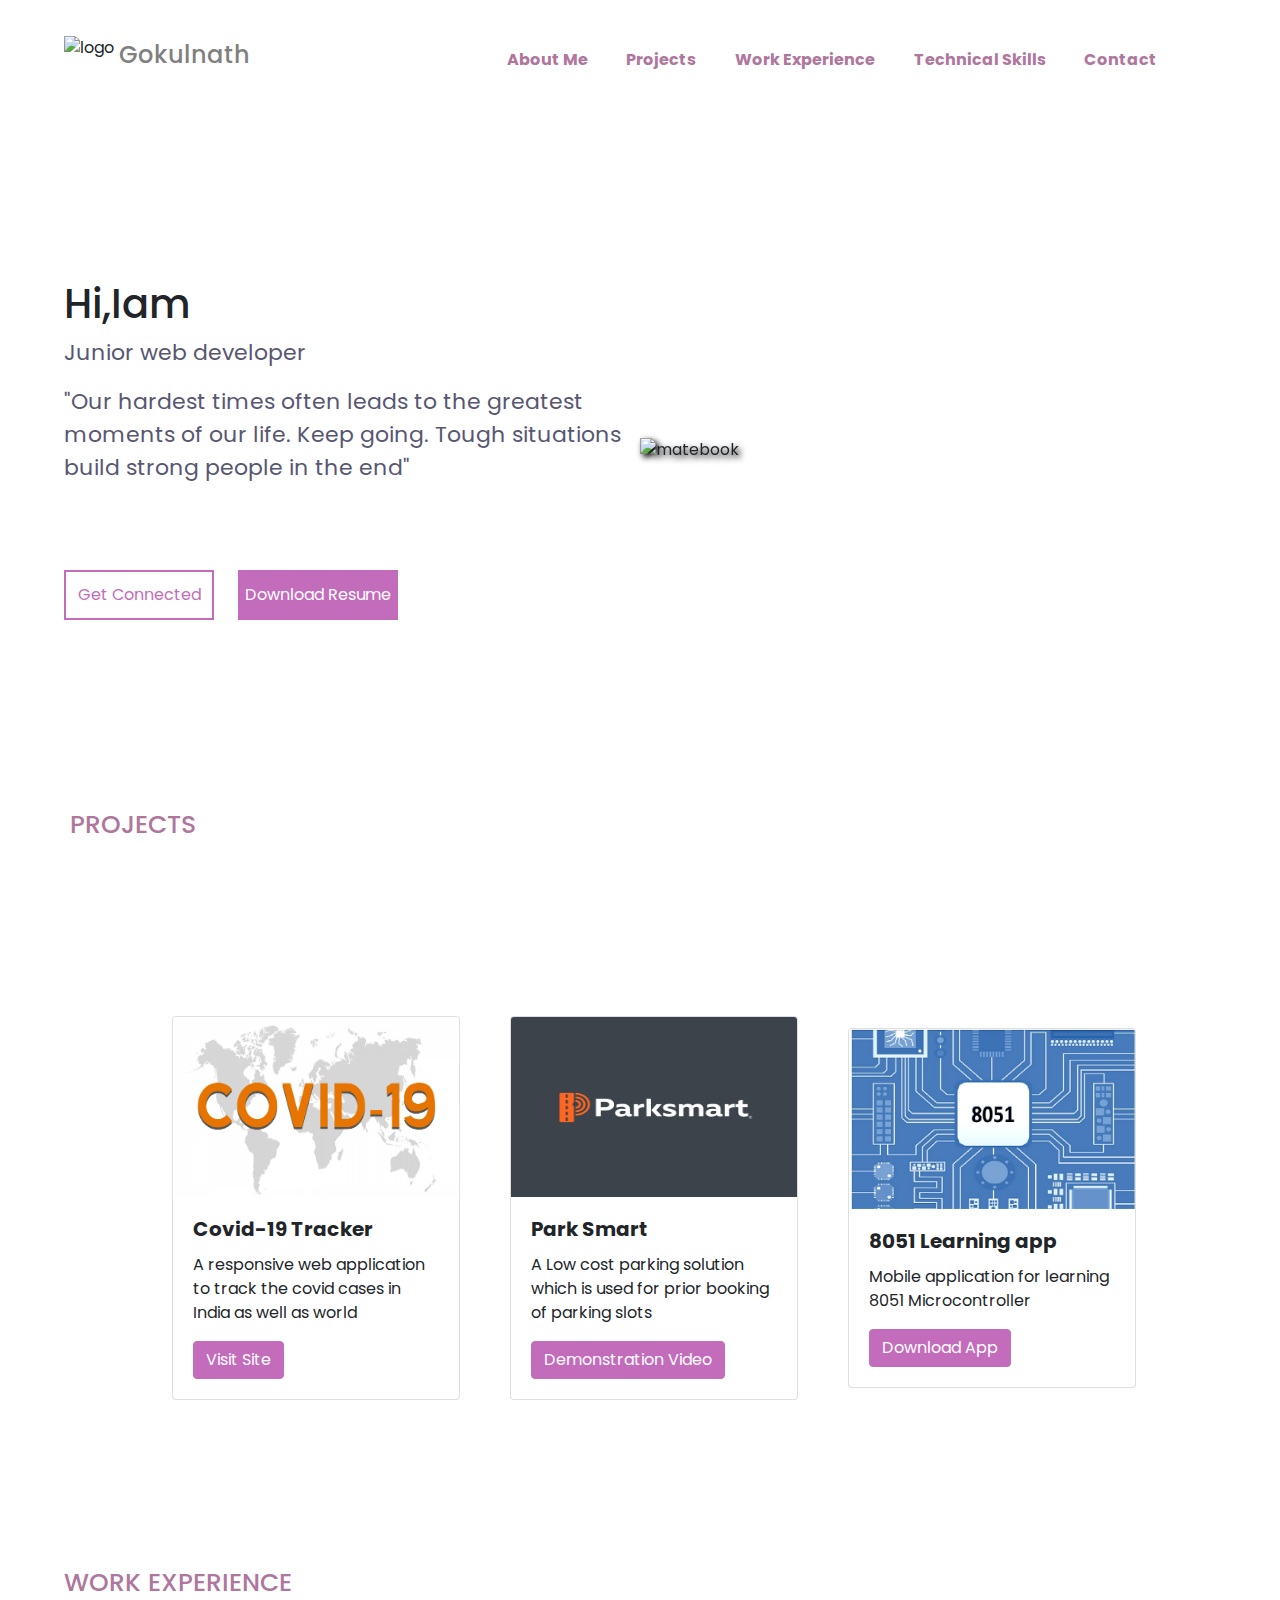
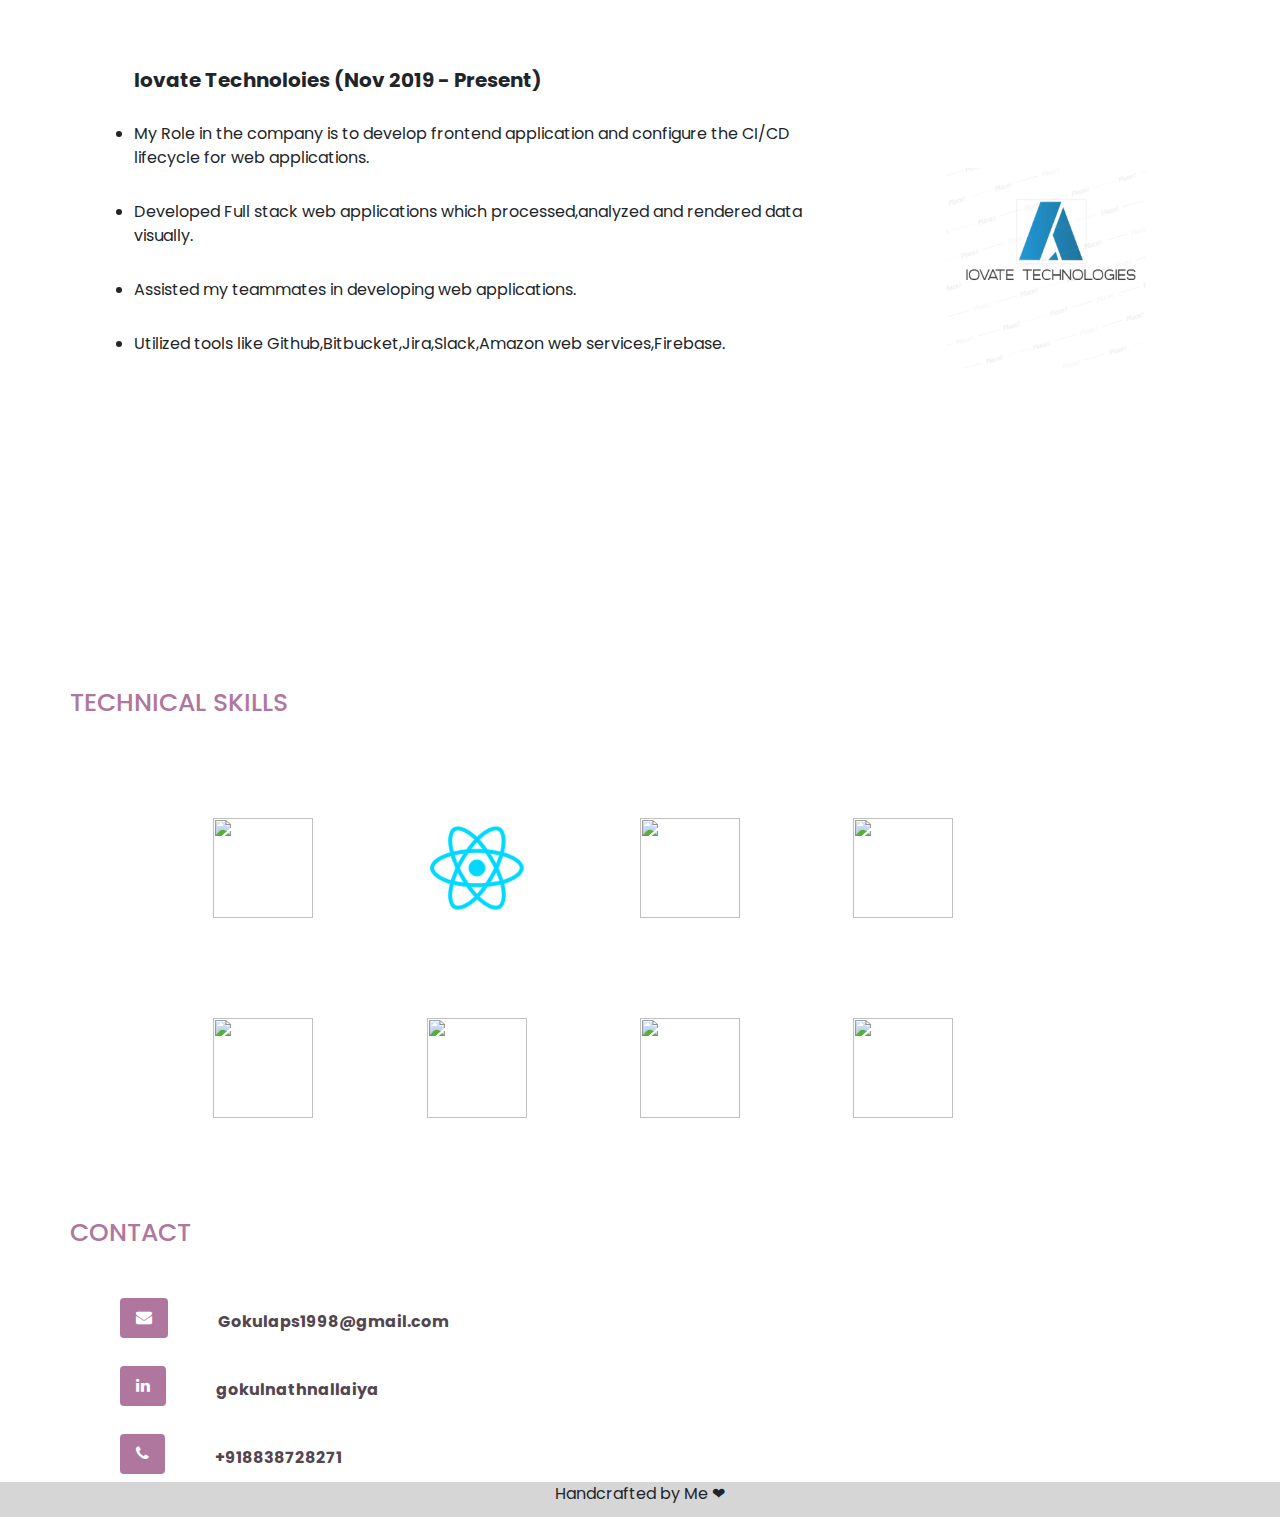
==== commit a89042f9: "fixing mobile  version" ====
--- a/index.html
+++ b/index.html
@@ -1,4 +1,4 @@
-v
+
 <!DOCTYPE html>
 <html lang="en">
 
@@ -202,7 +202,7 @@
     </main>
     
     <Footer>
-        <p style="margin-left:80%">*best viewed in desktop</hp>
+        
         <div class="footer">
             Handcrafted by Me &#10084;
         </div>
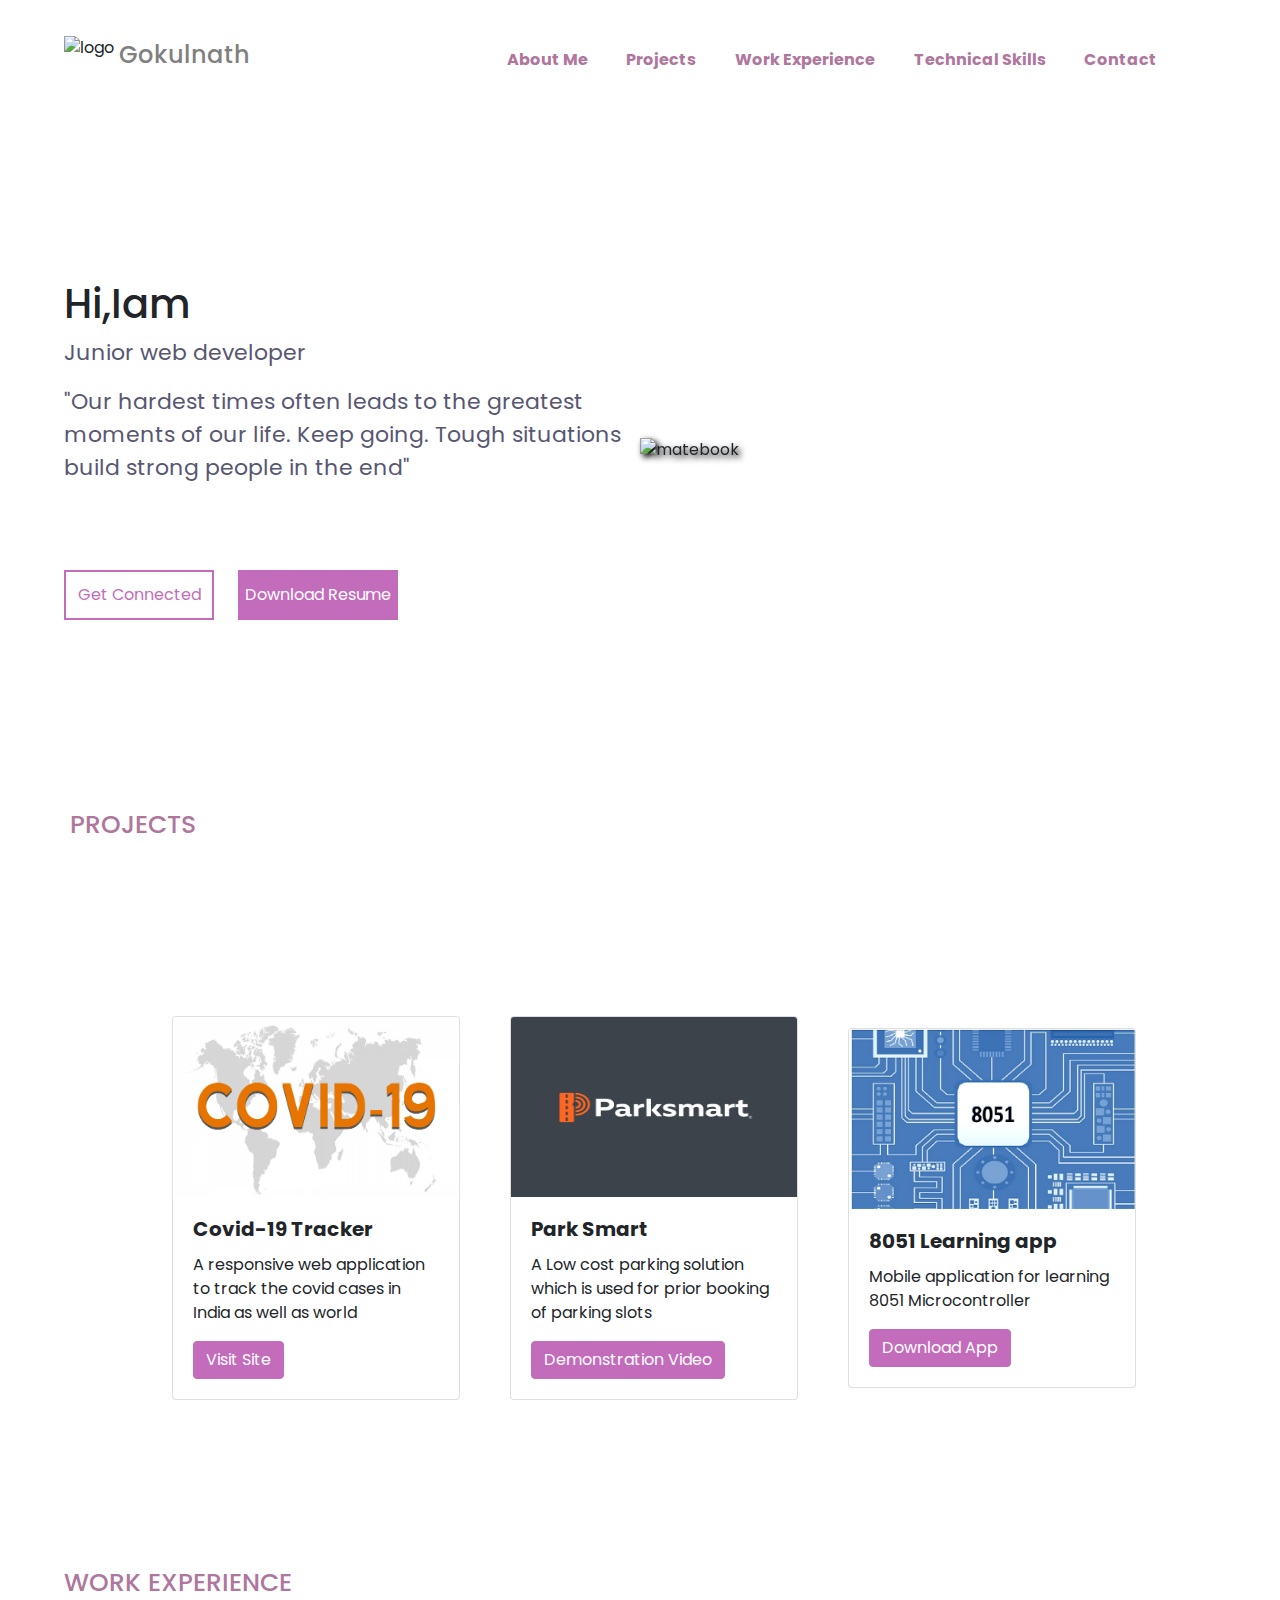
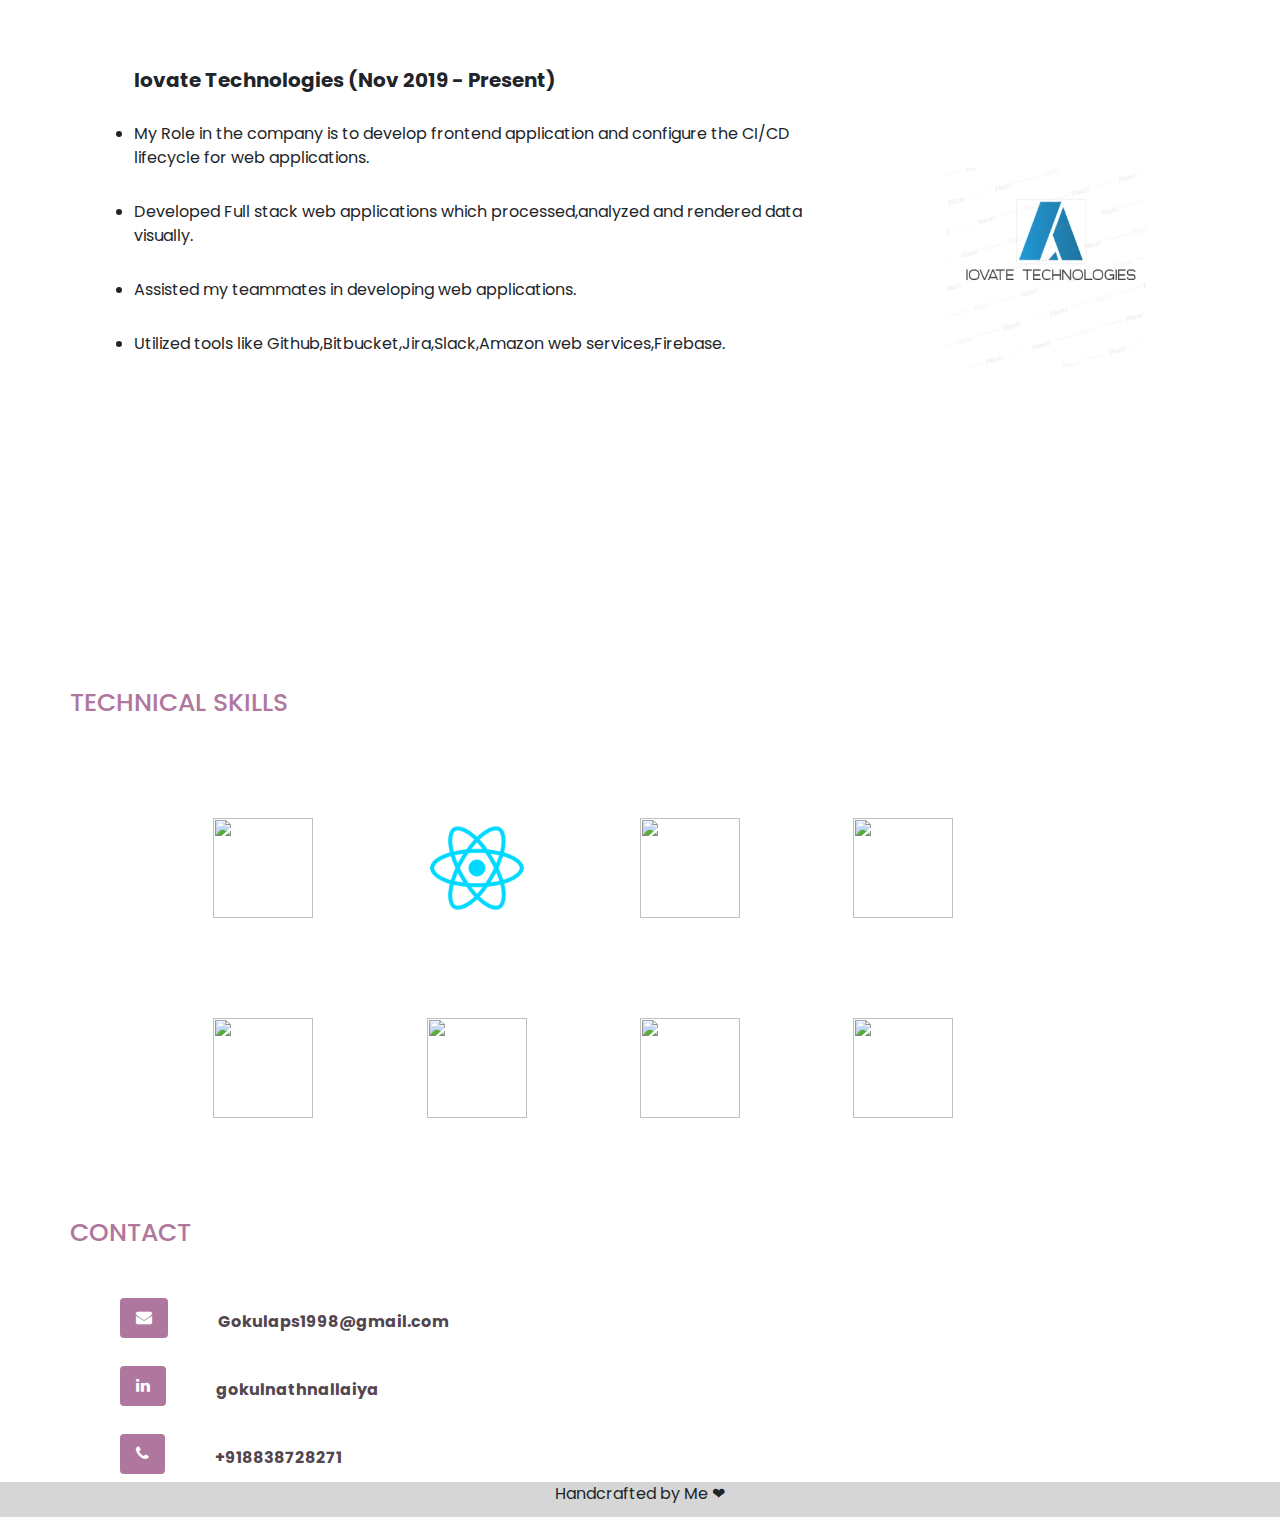
==== commit 7bfc183d: "fixing mobile  version" ====
--- a/index.html
+++ b/index.html
@@ -117,7 +117,7 @@
             <div class="points">
 
                 <div>
-                    <h5 style="font-weight: bolder;">Iovate Technoloies (Nov 2019 - Present)</h5>
+                    <h5 style="font-weight: bolder;">Iovate Technologies (Nov 2019 - Present)</h5>
 
                     <ul>
                         <li>My Role in the company is to develop frontend application and configure the CI/CD lifecycle
--- a/app.css
+++ b/app.css
@@ -183,15 +183,13 @@
     margin-top: 50px;
 }
 @media (max-width: 700px ){
-    *{
-        margin-left:3px;
-    }
+    
     .points{
         display:flex;
         margin:20px;
     }
     .contact{
-        margin-left:30px;
+        margin-left:10px;
         margin-top: 30px;
     }
     .companyimage{
@@ -223,6 +221,9 @@
         font-size: 25px;
         
     }
+    .column{
+        margin-right:100px;
+    }
     .projects{
     
         display: flex;
@@ -254,11 +255,11 @@
         border:2px solid #c36cbb;
         background:transparent;
         color:#c36cbb;
-        width:150px;
+        width:70px;
         height:50px;
         cursor: pointer;
         font-size:16px;
-        margin: 20px 0px 0px 0px;
+        margin: 10px;
     
     }
     
@@ -267,14 +268,14 @@
         color:white;
     }
     .cta-add{
-        background:#c36cbb;
-        width:160px;
+        border:2px solid #c36cbb;
+        background:transparent;
+        color:#c36cbb;
+        width:70px;
         height:50px;
         cursor: pointer;
         font-size:16px;
-        border:none;
-        color:white;
-        margin: 20px 0px 0px 20px;
+        margin: 10px;
     
     }
 
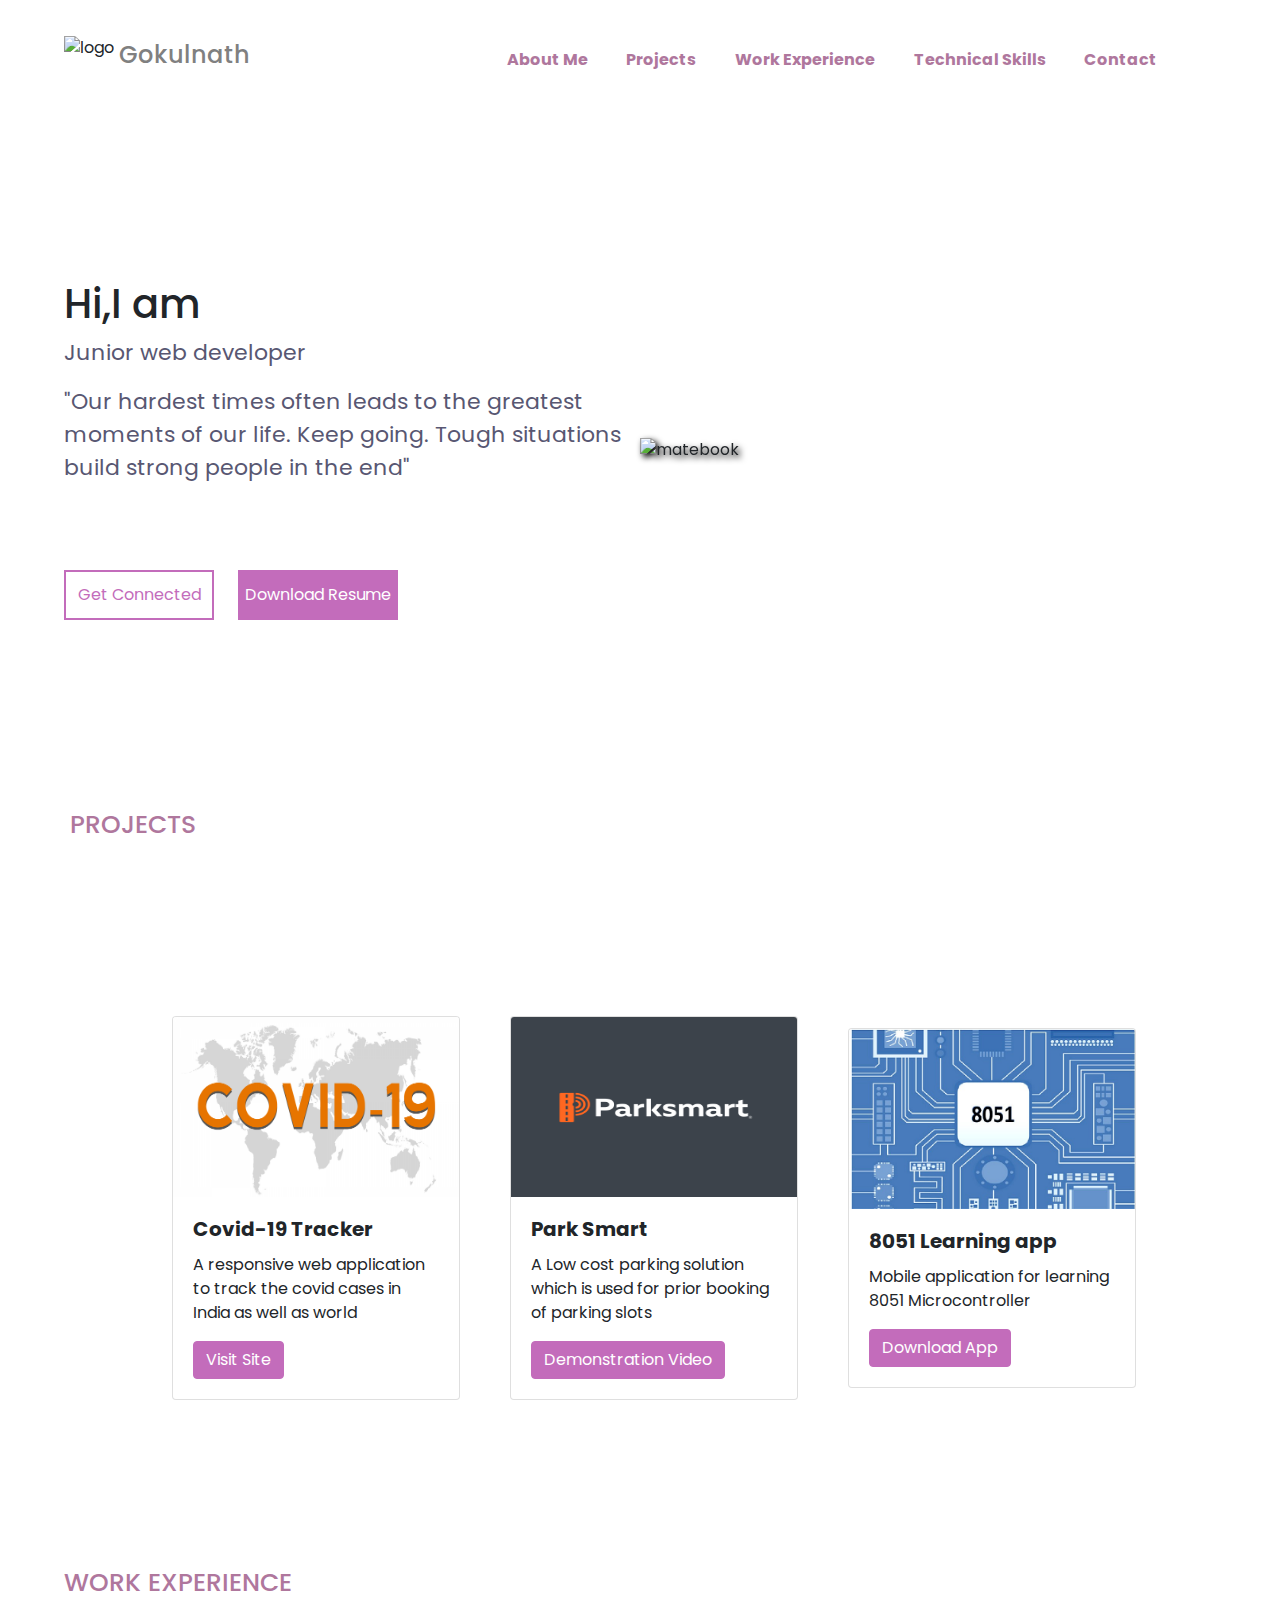
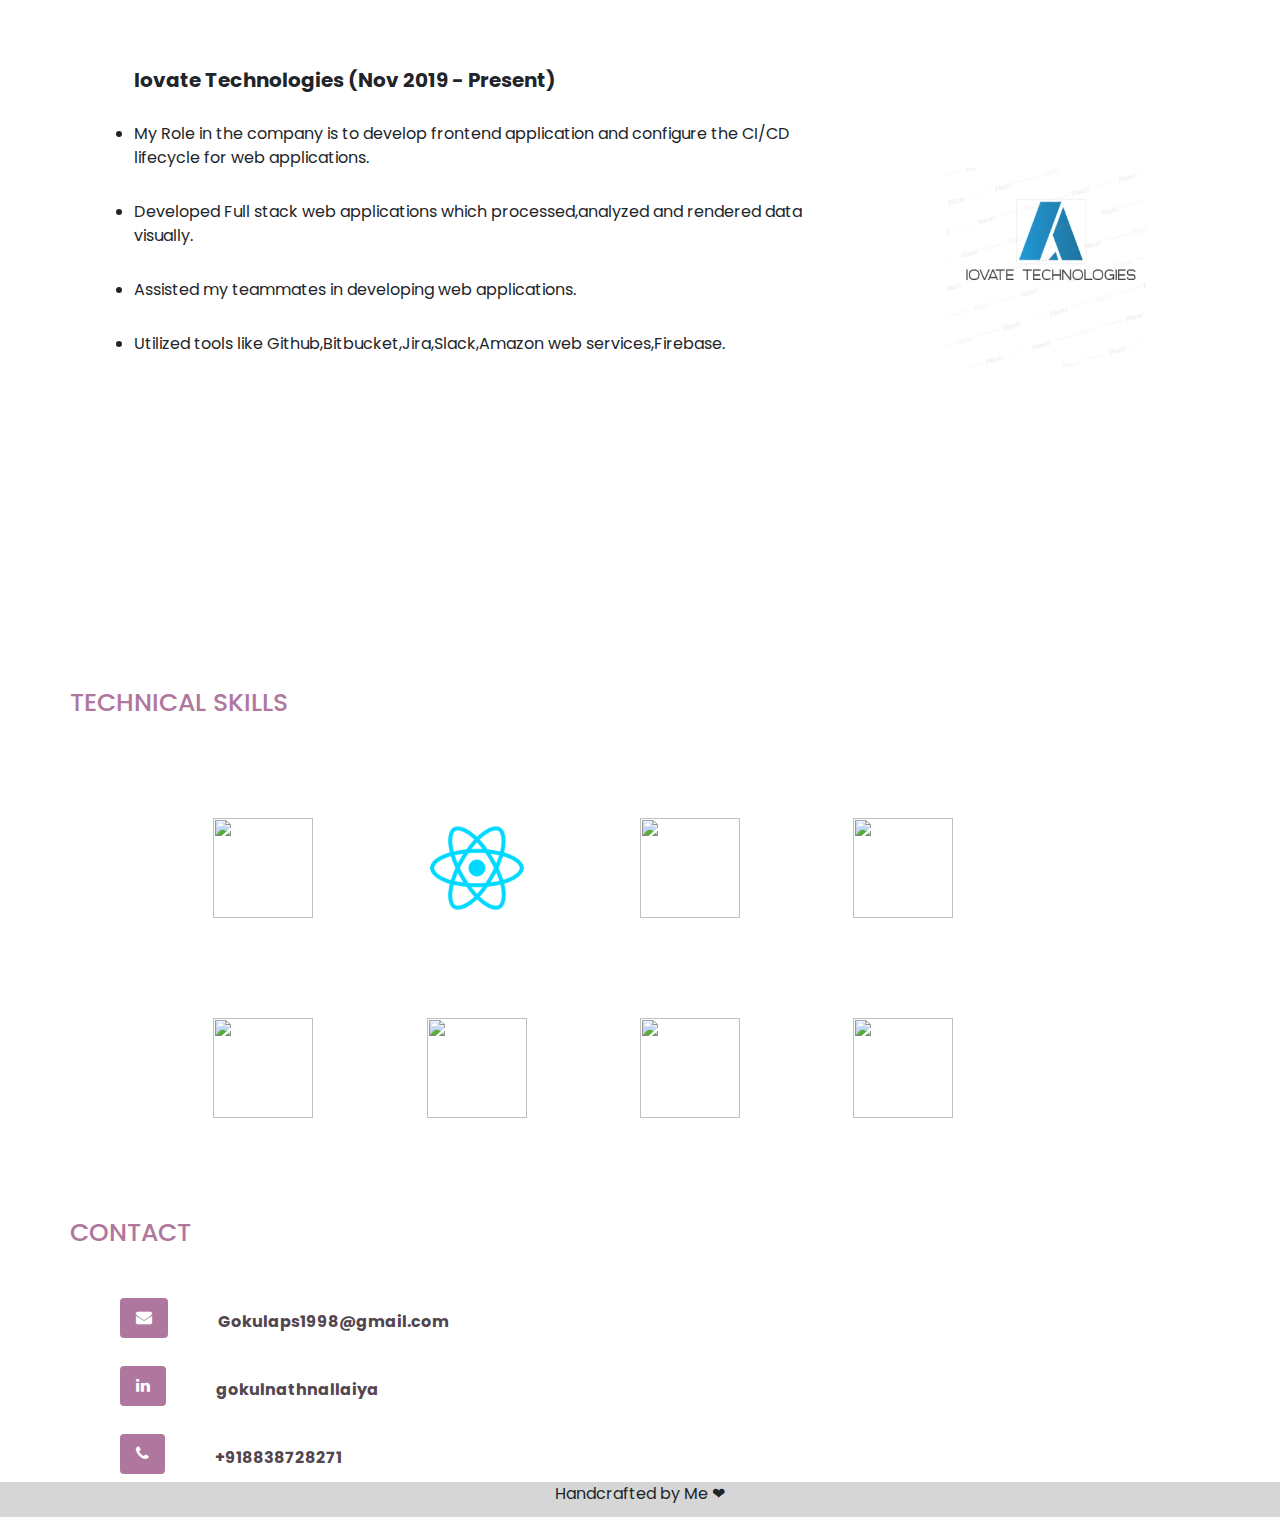
==== commit b8fd6802: "Update index.html" ====
--- a/index.html
+++ b/index.html
@@ -38,7 +38,7 @@
         <section class="presentation">
             <div class="introduction">
                 <div class="intro-text">
-                    <h1> Hi,Iam <span class="whoiam" id="name"></span></h1>
+                    <h1> Hi,I am <span class="whoiam" id="name"></span></h1>
                     <p>Junior web developer</p>
                     <p>"Our hardest times often leads to the greatest moments of our life. Keep going. Tough situations
                         <br>build strong people in the end"</p>
@@ -214,4 +214,4 @@
 </body>
 
 
-</html>+</html>
